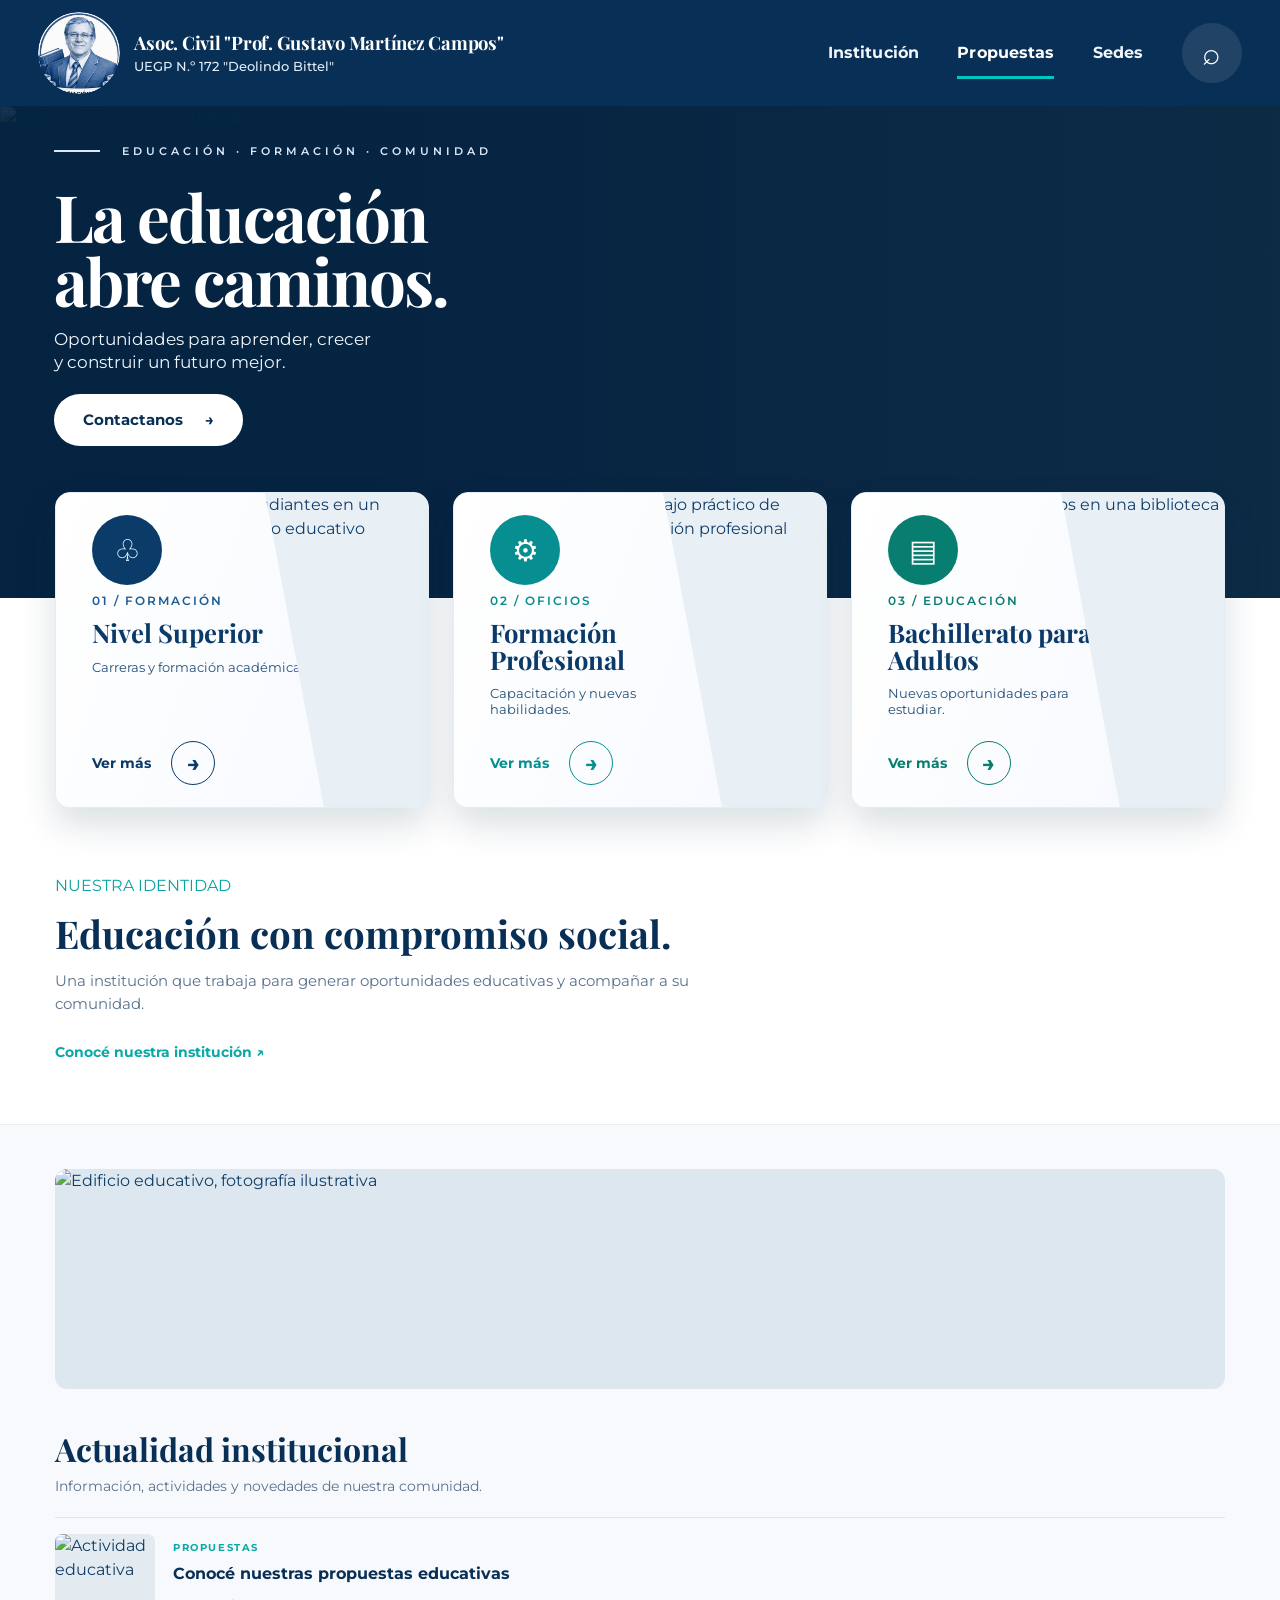
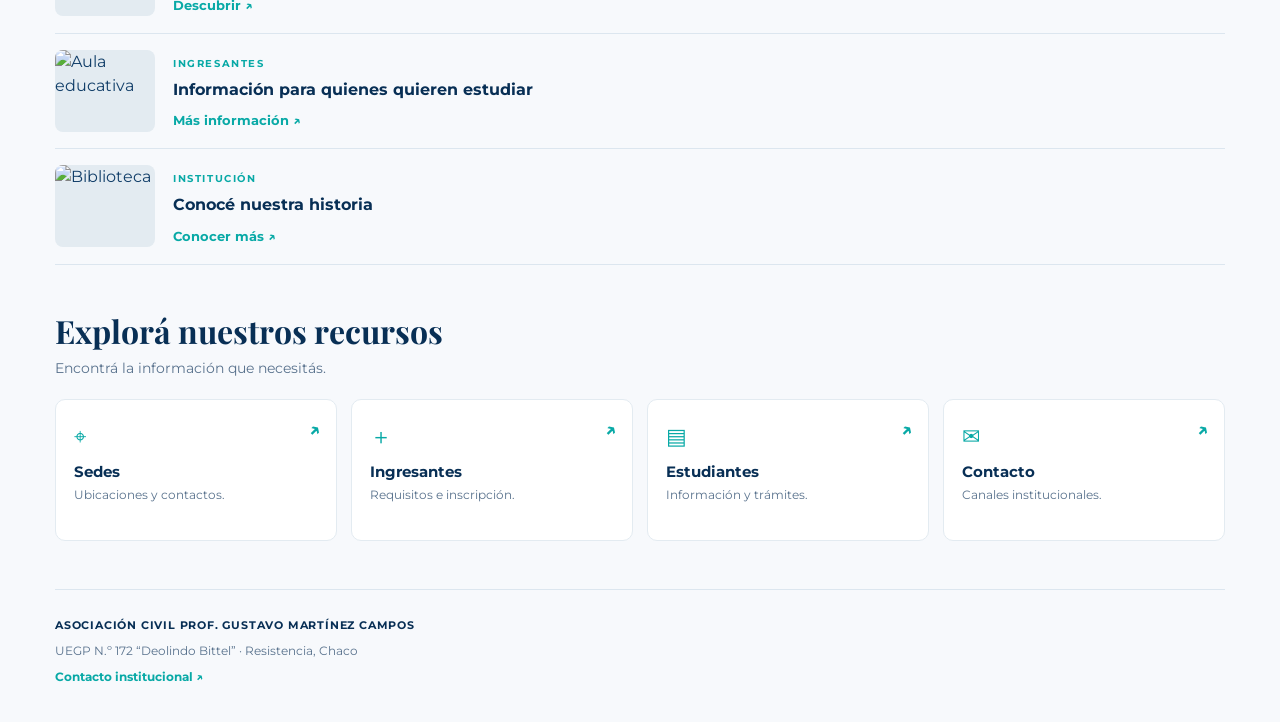
==== index.html @ 1a478015 "Actualización del diseño institucional y logo" ====
<!DOCTYPE html>
<html lang="es">
<head>
    <meta charset="UTF-8">
    <meta name="viewport" content="width=device-width, initial-scale=1.0">

    <meta name="description" content="Asociación Civil Prof. Gustavo Martínez Campos. UEGP N.º 172 Deolindo Bittel.">

    <title>UEGP N.º 172 | Deolindo Bittel</title>

    <!-- Tipografías -->
    <link rel="preconnect" href="https://fonts.googleapis.com">
    <link rel="preconnect" href="https://fonts.gstatic.com" crossorigin>
    <link href="https://fonts.googleapis.com/css2?family=Montserrat:wght@400;500;600;700&family=Playfair+Display:wght@600;700;800&display=swap" rel="stylesheet">

    <!-- Estilos existentes y nuevos estilos de portada -->
    <link rel="stylesheet" href="CSS/style.css">
    <link rel="stylesheet" href="CSS/portada.css">
</head>

<body>

<main class="layout">

    <!-- ENCABEZADO Y PORTADA -->
    <section class="panel-izquierdo">

        <header class="header">

            <a class="marca" href="index.html">
                <img
                    src="ASSETS/img/logo-institucional.png"
                    alt="Logo de la Asociación Civil Prof. Gustavo Martínez Campos"
                    class="logo-institucional"
                >

                <div class="marca-texto">
                    <strong>Asoc. Civil "Prof. Gustavo Martínez Campos"</strong>
                    <span>UEGP N.º 172 "Deolindo Bittel"</span>
                </div>
            </a>

            <nav class="menu" aria-label="Navegación principal">
                <a href="#institucion">Institución</a>
                <a href="#propuestas" class="activo">Propuestas</a>
                <a href="#sedes">Sedes</a>
            </nav>

            <a class="boton-menu" href="#contacto" aria-label="Ir a contacto">
                <span aria-hidden="true">⌕</span>
            </a>

        </header>

        <!-- PORTADA PRINCIPAL -->
        <article class="portada">

            <img
                src="https://images.unsplash.com/photo-1562774053-701939374585?auto=format&fit=crop&w=2200&q=85"
                alt="Edificio educativo ilustrativo"
                class="portada-img"
            >

            <div class="portada-overlay"></div>

            <div class="portada-contenido">

                <span class="etiqueta">
                    EDUCACIÓN · FORMACIÓN · COMUNIDAD
                </span>

                <h1>La educación<br>abre caminos.</h1>

                <p>
                    Oportunidades para aprender, crecer<br class="salto-desktop">
                    y construir un futuro mejor.
                </p>

                <a href="./contacto.html" class="boton boton-claro">
                    Contactanos <span aria-hidden="true">→</span>
                </a>

            </div>

            <div class="portada-pie">
                <span>UEGP N.º <strong>172</strong></span>
                <span>RESISTENCIA · CHACO</span>
            </div>

        </article>

        
<!-- TARJETAS DE ACCESO -->
<section class="tarjetas-acceso" id="propuestas">

    <a href="#nivel-superior" class="tarjeta tarjeta-turquesa">
        <div class="tarjeta-foto">
            <img
                src="https://images.unsplash.com/photo-1523240795612-9a054b0db644?auto=format&fit=crop&w=900&q=85"
                alt="Estudiantes en un entorno educativo"
                loading="lazy"
                onerror="this.onerror=null;this.src='https://images.unsplash.com/photo-1523580494863-6f3031224c94?auto=format&fit=crop&w=900&q=85'"
            >
        </div>
        <div class="tarjeta-contenido">
            <span class="tarjeta-icono">♧</span>
            <span class="tarjeta-numero">01 / FORMACIÓN</span>
            <h3>Nivel Superior</h3>
            <p>Carreras y formación académica.</p>
            <span class="tarjeta-enlace">Ver más <span>→</span></span>
        </div>
    </a>

    <a href="#formacion" class="tarjeta tarjeta-azul">
        <div class="tarjeta-foto">
            <img
                src="https://images.unsplash.com/photo-1621905251189-08b45d6a269e?auto=format&fit=crop&w=900&q=85"
                alt="Trabajo práctico de formación profesional"
                loading="lazy"
            >
        </div>
        <div class="tarjeta-contenido">
            <span class="tarjeta-icono">⚙</span>
            <span class="tarjeta-numero">02 / OFICIOS</span>
            <h3>Formación Profesional</h3>
            <p>Capacitación y nuevas habilidades.</p>
            <span class="tarjeta-enlace">Ver más <span>→</span></span>
        </div>
    </a>

    <a href="#bla" class="tarjeta tarjeta-verde">
        <div class="tarjeta-foto">
            <img
                src="https://images.unsplash.com/photo-1507842217343-583bb7270b66?auto=format&fit=crop&w=900&q=85"
                alt="Libros en una biblioteca"
                loading="lazy"
            >
        </div>
        <div class="tarjeta-contenido">
            <span class="tarjeta-icono">▤</span>
            <span class="tarjeta-numero">03 / EDUCACIÓN</span>
            <h3>Bachillerato para Adultos</h3>
            <p>Nuevas oportunidades para estudiar.</p>
            <span class="tarjeta-enlace">Ver más <span>→</span></span>
        </div>
    </a>

</section>


        <!-- PRESENTACIÓN INSTITUCIONAL: CONTENIDO CONSERVADO -->
        <section class="presentacion" id="institucion">

            <span class="etiqueta">NUESTRA IDENTIDAD</span>

            <h2>Educación con compromiso social.</h2>

            <p>
                Una institución que trabaja para generar oportunidades
                educativas y acompañar a su comunidad.
            </p>

            <a href="#contacto" class="enlace">
                Conocé nuestra institución ↗
            </a>

        </section>

    </section>

    <!-- CONTENIDO DEL MEDIO Y FINAL: CONSERVADO -->
    <section class="panel-derecho">

        <!-- IMAGEN SECUNDARIA -->
        <div class="imagen-secundaria">

            <img
                src="https://images.unsplash.com/photo-1564981797816-1043664bf78d?auto=format&fit=crop&w=1200&q=85"
                alt="Edificio educativo, fotografía ilustrativa"
                loading="lazy"
            >

        </div>

        <!-- NOVEDADES -->
        <section class="bloque-novedades" id="noticias">

            <div class="bloque-encabezado">
                <h2>Actualidad institucional</h2>

                <p>
                    Información, actividades y novedades de nuestra comunidad.
                </p>
            </div>

            <article class="noticia">

                <img
                    src="https://images.unsplash.com/photo-1523580494863-6f3031224c94?auto=format&fit=crop&w=300&q=80"
                    alt="Actividad educativa"
                    loading="lazy"
                >

                <div class="noticia-contenido">
                    <span class="noticia-categoria">PROPUESTAS</span>

                    <h3>Conocé nuestras propuestas educativas</h3>

                    <a href="#propuestas">Descubrir ↗</a>
                </div>

            </article>

            <article class="noticia">

                <img
                    src="https://images.unsplash.com/photo-1509062522246-3755977927d7?auto=format&fit=crop&w=300&q=80"
                    alt="Aula educativa"
                    loading="lazy"
                >

                <div class="noticia-contenido">
                    <span class="noticia-categoria">INGRESANTES</span>

                    <h3>Información para quienes quieren estudiar</h3>

                    <a href="#contacto">Más información ↗</a>
                </div>

            </article>

            <article class="noticia">

                <img
                    src="https://images.unsplash.com/photo-1498243691581-b145c3f54a5a?auto=format&fit=crop&w=300&q=80"
                    alt="Biblioteca"
                    loading="lazy"
                >

                <div class="noticia-contenido">
                    <span class="noticia-categoria">INSTITUCIÓN</span>

                    <h3>Conocé nuestra historia</h3>

                    <a href="#institucion">Conocer más ↗</a>
                </div>

            </article>

        </section>

        <!-- RECURSOS -->
        <section class="recursos" id="sedes">

            <div class="bloque-encabezado">
                <h2>Explorá nuestros recursos</h2>

                <p>Encontrá la información que necesitás.</p>
            </div>

            <div class="recursos-grid">

                <a href="#sedes" class="recurso">
                    <span>⌖</span>
                    <h3>Sedes</h3>
                    <p>Ubicaciones y contactos.</p>
                    <b>↗</b>
                </a>

                <a href="#contacto" class="recurso">
                    <span>＋</span>
                    <h3>Ingresantes</h3>
                    <p>Requisitos e inscripción.</p>
                    <b>↗</b>
                </a>

                <a href="#contacto" class="recurso">
                    <span>▤</span>
                    <h3>Estudiantes</h3>
                    <p>Información y trámites.</p>
                    <b>↗</b>
                </a>

                <a href="#contacto" class="recurso">
                    <span>✉</span>
                    <h3>Contacto</h3>
                    <p>Canales institucionales.</p>
                    <b>↗</b>
                </a>

            </div>

        </section>

        <!-- PIE DE PÁGINA -->
        <footer class="footer" id="contacto">

            <span>ASOCIACIÓN CIVIL PROF. GUSTAVO MARTÍNEZ CAMPOS</span>

            <p>
                UEGP N.º 172 “Deolindo Bittel” · Resistencia, Chaco
            </p>

            <a href="mailto:">Contacto institucional ↗</a>

        </footer>

    </section>

</main>

<!-- JavaScript existente -->
<script src="JS/main.js"></script>

</body>
</html>
---- CSS/style.css ----
:root{--navy:#082f55;--blue:#1767a8;--teal:#08a9a6;--green:#078875;--ink:#103d68;--muted:#59728d;--paper:#f4f7fb;--white:#fff;--line:#dce6ef;--shadow:0 18px 45px rgba(8,40,72,.13)}
*{box-sizing:border-box}html{scroll-behavior:smooth;scroll-padding-top:90px}body{margin:0;background:var(--paper);color:var(--ink);font-family:"Montserrat",Arial,sans-serif;line-height:1.5}img{display:block;max-width:100%}a{color:inherit;text-decoration:none}.layout{display:block;width:100%;max-width:none;margin:0 auto;background:#fff;overflow:hidden}.panel-izquierdo,.panel-derecho{display:block;min-width:0}.header{min-height:104px;height:auto;padding:12px clamp(24px,3vw,56px);display:flex;align-items:center;justify-content:space-between;gap:clamp(18px,2vw,34px);background:#082f55;color:#fff;position:relative;z-index:5}.marca{display:flex;align-items:center;gap:14px;min-width:0;flex:0 1 auto}.logo-institucional{display:block;width:82px;height:82px;flex:0 0 82px;aspect-ratio:1 / 1;object-fit:contain;object-position:center;border-radius:50%;border:0;background:transparent;overflow:hidden}.marca-texto{display:flex;flex-direction:column;line-height:1.3}.marca-texto strong{font-family:"Playfair Display",Georgia,serif;font-size:clamp(16px,1.45vw,24px);font-weight:700;color:#fff;white-space:nowrap;letter-spacing:-.25px}.marca-texto span{font-size:clamp(12px,1vw,17px);font-weight:500;color:#e3edf8;margin-top:4px}.menu{display:flex;align-items:center;justify-content:flex-end;gap:clamp(24px,3vw,54px);margin-left:auto;font-size:clamp(16px,1.15vw,20px);font-weight:700;white-space:nowrap}.menu a{padding:14px 0 11px;color:#f2f6fb;border-bottom:3px solid transparent;transition:color .2s,border-color .2s}.menu a:hover,.menu a.activo{border-color:#00c5c1;color:#fff}.boton-menu{width:60px;height:60px;display:grid;place-items:center;background:rgba(255,255,255,.1);border-radius:50%;font-size:31px;color:#fff;flex:0 0 60px;margin-left:clamp(8px,1.4vw,24px)}
.portada{position:relative;min-height:492px;isolation:isolate;overflow:hidden;background:#0d2b45}.portada-img{position:absolute;inset:0;width:100%;height:100%;object-fit:cover;object-position:center 47%;z-index:-2}.portada:after{content:"";position:absolute;inset:0;background:linear-gradient(90deg,rgba(4,35,65,.93) 0%,rgba(4,35,65,.78) 35%,rgba(4,35,65,.3) 75%,rgba(4,35,65,.08) 100%);z-index:-1}.portada-overlay{display:none}.portada-contenido{padding:32px clamp(30px,4.2vw,78px) 118px;max-width:790px;color:#fff}.portada .etiqueta{display:inline-block;font-size:11px;font-weight:600;letter-spacing:4px;color:#d8e9fa;text-transform:uppercase}.portada .etiqueta:before{content:"";display:inline-block;width:46px;height:2px;background:#d8e9fa;vertical-align:middle;margin:0 15px 3px 0}.portada h1{font-family:"Playfair Display",Georgia,serif;font-size:clamp(54px,5.1vw,88px);line-height:.98;letter-spacing:-2px;margin:22px 0 15px;max-width:700px;color:#fff}.portada-contenido p{font-size:clamp(17px,1.35vw,24px);line-height:1.35;color:#f1f6fc;margin:0 0 20px}.boton{display:inline-flex;align-items:center;gap:22px;padding:15px 29px;border-radius:28px;font-size:15px;font-weight:700;transition:transform .2s,background .2s}.boton:hover{transform:translateY(-2px)}.boton-claro{background:#fff;color:var(--navy)}.portada-pie{display:none}
.tarjetas-acceso{position:relative;z-index:2;display:grid;grid-template-columns:repeat(3,minmax(0,1fr));gap:24px;margin:-106px clamp(28px,4.3vw,80px) 54px}.tarjeta{position:relative;isolation:isolate;display:block;min-width:0;height:316px;background:#fff;border:1px solid #e5edf4;border-radius:15px;overflow:hidden;box-shadow:0 17px 35px rgba(10,44,77,.15);transition:transform .25s,box-shadow .25s}.tarjeta:hover{transform:translateY(-5px);box-shadow:0 22px 42px rgba(10,44,77,.2)}.tarjeta-foto{position:absolute;inset:0 0 0 43%;height:100%;overflow:hidden;z-index:-2;background:#e8f0f6}.tarjeta-foto img{width:100%;height:100%;object-fit:cover;transition:transform .35s}.tarjeta:hover .tarjeta-foto img{transform:scale(1.04)}.tarjeta:after{content:"";position:absolute;inset:0;z-index:-1;pointer-events:none;background:linear-gradient(90deg,rgba(255,255,255,0) 45%,rgba(255,255,255,0) 100%)}.tarjeta-contenido{position:relative;display:flex;width:72%;height:100%;flex-direction:column;align-items:flex-start;padding:22px 15px 22px 36px;background:linear-gradient(110deg,#fff 0%,#f9fbfe 76%,rgba(249,251,254,.92) 100%);clip-path:polygon(0 0,78% 0,100% 100%,0 100%)}.tarjeta-icono{width:70px;height:70px;border-radius:50%;display:grid;place-items:center;background:#0a3b69;color:#fff;font-size:30px;margin:0 0 7px;position:relative;border:0}.tarjeta-azul .tarjeta-icono{background:#078e91}.tarjeta-verde .tarjeta-icono{background:#087e70}.tarjeta-numero{font-size:12px;font-weight:600;letter-spacing:2px;color:#1b5d94}.tarjeta-azul .tarjeta-numero{color:#078d91}.tarjeta-verde .tarjeta-numero{color:#087d70}.tarjeta h3{font-family:"Playfair Display",Georgia,serif;font-size:clamp(21px,2vw,35px);line-height:1.04;margin:9px 0;color:#0b3a68;max-width:300px}.tarjeta p{font-size:clamp(12px,1vw,18px);line-height:1.25;color:#254f7a;margin:5px 0 12px;max-width:240px}.tarjeta-enlace{display:flex;align-items:center;gap:20px;margin-top:auto;color:#0b3a68;font-size:14px;font-weight:700}.tarjeta-enlace span{display:grid;place-items:center;width:44px;height:44px;border:1px solid #0b3a68;border-radius:50%;font-size:22px}.tarjeta-azul .tarjeta-enlace{color:#078e91}.tarjeta-azul .tarjeta-enlace span{border-color:#078e91}.tarjeta-verde .tarjeta-enlace{color:#087d70}.tarjeta-verde .tarjeta-enlace span{border-color:#087d70}
.presentacion{padding:12px clamp(30px,4.3vw,80px) 60px;max-width:1100px}.presentacion h2,.bloque-encabezado h2{font-family:"Playfair Display",Georgia,serif;color:var(--navy);font-size:clamp(28px,3vw,40px);line-height:1.15;margin:13px 0}.presentacion p,.bloque-encabezado p{color:var(--muted);font-size:15px;max-width:700px}.presentacion .etiqueta{color:#08a4a5}.enlace{display:inline-block;margin-top:12px;color:var(--teal);font-size:14px;font-weight:700}
.panel-derecho{padding:44px clamp(28px,4.3vw,80px) 28px;background:#f7f9fc;border-top:1px solid #e8eef3}.imagen-secundaria{height:220px;border-radius:12px;overflow:hidden;background:#dce7ef;margin-bottom:42px}.imagen-secundaria img{width:100%;height:100%;object-fit:cover}.bloque-novedades,.recursos{margin:0 auto 48px;max-width:1450px}.bloque-encabezado{margin-bottom:20px}.bloque-encabezado h2{font-size:clamp(26px,2.5vw,36px);margin:8px 0}.bloque-encabezado p{font-size:14px;margin:0}.noticia{display:grid;grid-template-columns:100px minmax(0,1fr);gap:18px;align-items:center;padding:16px 0;border-bottom:1px solid var(--line)}.noticia:first-of-type{border-top:1px solid var(--line)}.noticia>img{width:100px;height:82px;object-fit:cover;border-radius:8px;background:#e3ebf1}.noticia-categoria{font-size:10px;letter-spacing:1.6px;font-weight:700;color:var(--teal)}.noticia h3{font-size:16px;line-height:1.35;color:var(--navy);margin:5px 0 8px}.noticia a{font-size:13px;color:var(--teal);font-weight:700}.recursos-grid{display:grid;grid-template-columns:repeat(4,minmax(0,1fr));gap:14px}.recurso{position:relative;padding:20px 18px;background:#fff;border:1px solid #e3ebf1;border-radius:10px;min-height:142px;transition:border-color .2s,transform .2s}.recurso:hover{border-color:#9ed8d4;transform:translateY(-2px)}.recurso>span{font-size:22px;color:var(--teal)}.recurso h3{font-size:15px;margin:8px 0 3px;color:var(--navy)}.recurso p{font-size:12px;color:var(--muted);margin:0;line-height:1.5}.recurso b{position:absolute;right:16px;top:16px;color:var(--teal);font-size:19px}.footer{border-top:1px solid var(--line);padding:26px 0 8px;color:var(--muted);font-size:12px}.footer>span{font-weight:700;letter-spacing:.8px;color:var(--navy);font-size:11px}.footer p{margin:8px 0}.footer a{color:var(--teal);font-weight:700}
@media(min-width:1500px){.portada{min-height:492px}.tarjetas-acceso{margin-top:-105px}.tarjeta{height:316px}.tarjeta-contenido{padding-left:38px}.tarjeta-icono{width:70px;height:70px}}
@media(max-width:1050px){.header{height:auto;min-height:90px;flex-wrap:wrap}.marca-texto strong{white-space:normal}.menu{gap:20px}.portada{min-height:460px}.tarjetas-acceso{gap:14px;margin-left:24px;margin-right:24px}.tarjeta{height:300px}.tarjeta-contenido{width:79%;padding-left:20px}.tarjeta-icono{width:55px;height:55px;font-size:24px}.tarjeta h3{font-size:24px}.recursos-grid{grid-template-columns:repeat(2,minmax(0,1fr))}}
@media(max-width:680px){.header{padding:12px 16px;gap:12px}.marca{flex:1;gap:10px}.logo-institucional{width:58px;height:58px;flex-basis:58px}.marca-texto strong{font-size:12px}.marca-texto span{font-size:10px}.menu{order:3;width:100%;justify-content:space-between;border-top:1px solid rgba(255,255,255,.15);padding-top:8px;font-size:12px}.menu a{padding:5px 0}.boton-menu{width:42px;height:42px;font-size:24px}.portada{min-height:440px}.portada-contenido{padding:36px 22px 110px}.portada .etiqueta{font-size:9px;letter-spacing:2px}.portada .etiqueta:before{width:24px;margin-right:8px}.portada h1{font-size:clamp(43px,11vw,60px);letter-spacing:-1px;margin:20px 0 14px}.portada-contenido p{font-size:16px}.tarjetas-acceso{grid-template-columns:1fr;margin:-65px 16px 38px;gap:16px}.tarjeta{height:285px}.tarjeta-foto{left:38%}.tarjeta-contenido{width:78%;padding:20px 10px 18px 23px}.tarjeta-icono{width:52px;height:52px;margin-bottom:7px}.tarjeta-numero{font-size:10px;letter-spacing:1.4px}.tarjeta h3{font-size:26px;max-width:210px}.tarjeta p{font-size:13px;max-width:180px}.tarjeta-enlace{font-size:13px;gap:10px}.tarjeta-enlace span{width:36px;height:36px}.presentacion{padding:4px 22px 38px}.panel-derecho{padding:28px 20px}.imagen-secundaria{height:170px;margin-bottom:30px}.noticia{grid-template-columns:78px minmax(0,1fr);gap:12px}.noticia>img{width:78px;height:72px}.noticia h3{font-size:14px}.recursos-grid{grid-template-columns:repeat(2,minmax(0,1fr));gap:10px}.recurso{padding:15px 12px;min-height:125px}.footer>span{font-size:9px}}
@media(prefers-reduced-motion:reduce){*,*::before,*::after{scroll-behavior:auto!important;transition:none!important}}


/* Ajustes finales de armonía del encabezado y proporciones del logo */
.header{width:100%;}
.logo-institucional{object-fit:contain;transform:none;image-rendering:auto;}
.marca{flex-shrink:1;}
.menu a{font-family:"Montserrat",Arial,sans-serif;font-weight:700;letter-spacing:.1px;}
@media (min-width:1051px){.header{display:grid;grid-template-columns:minmax(0,1fr) auto 60px;column-gap:clamp(24px,3vw,54px)}.menu{margin-left:0;justify-self:end}.boton-menu{margin-left:0}}
@media (max-width:1050px){.header{display:flex}.menu{margin-left:auto;font-size:16px}.boton-menu{margin-left:0}}
@media (max-width:680px){.logo-institucional{width:58px;height:58px;flex-basis:58px}.marca-texto strong{white-space:normal;font-size:12px}.menu{order:3;width:100%;margin-left:0;justify-content:space-around;font-size:13px;gap:12px}.boton-menu{margin-left:0}}
---- CSS/portada.css ----
/* Los estilos de portada están centralizados en style.css para evitar reglas duplicadas. */
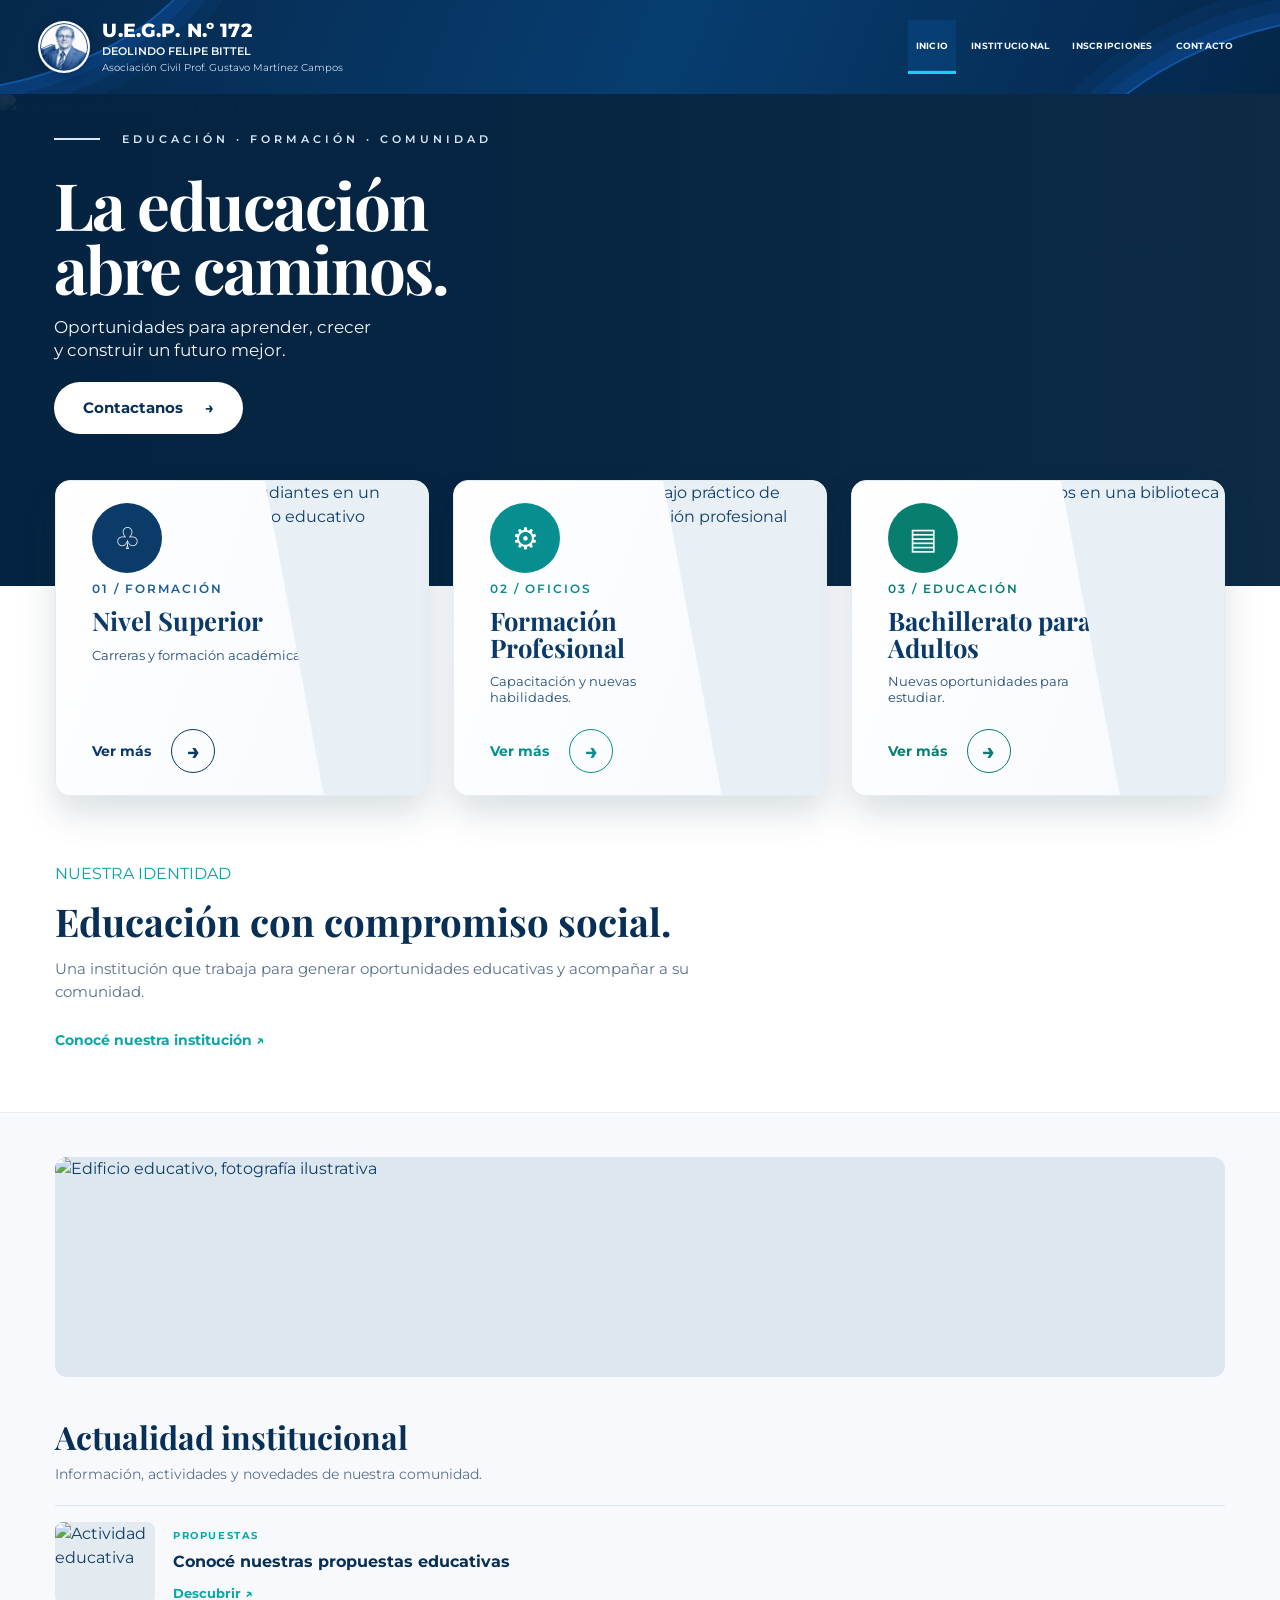
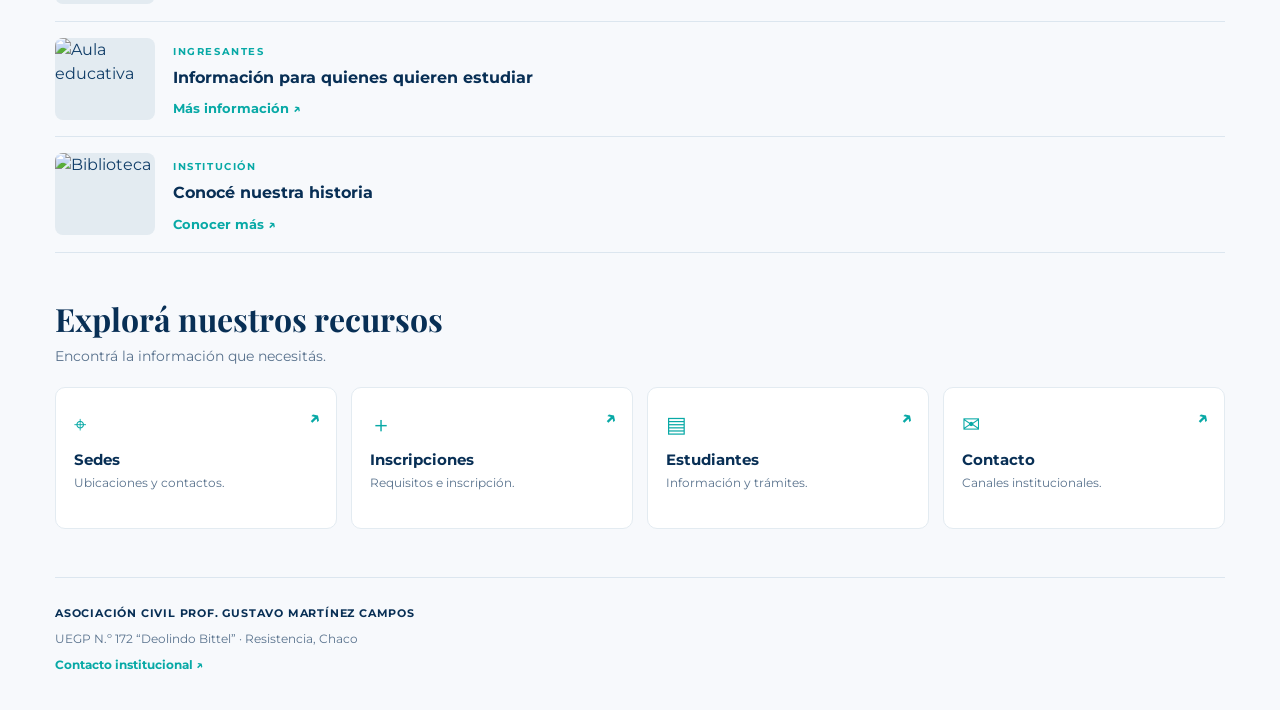
==== commit d5cb00ad: "Actualizacion viernes 16, header nuevo y seccion inscripciones" ====
--- a/index.html
+++ b/index.html
@@ -17,6 +17,7 @@
     <!-- Estilos existentes y nuevos estilos de portada -->
     <link rel="stylesheet" href="CSS/style.css">
     <link rel="stylesheet" href="CSS/portada.css">
+    <link rel="stylesheet" href="CSS/header.css">
 </head>
 
 <body>
@@ -26,31 +27,21 @@
     <!-- ENCABEZADO Y PORTADA -->
     <section class="panel-izquierdo">
 
-        <header class="header">
-
-            <a class="marca" href="index.html">
-                <img
-                    src="ASSETS/img/logo-institucional.png"
-                    alt="Logo de la Asociación Civil Prof. Gustavo Martínez Campos"
-                    class="logo-institucional"
-                >
-
-                <div class="marca-texto">
-                    <strong>Asoc. Civil "Prof. Gustavo Martínez Campos"</strong>
-                    <span>UEGP N.º 172 "Deolindo Bittel"</span>
-                </div>
+        <header class="uegp-header" id="top">
+            <a class="uegp-brand" href="index.html" aria-label="U.E.G.P. N.º 172, inicio">
+                <img src="ASSETS/img/logo-institucional-circular.png" alt="Emblema circular institucional">
+                <span class="uegp-brand-copy">
+                    <strong>U.E.G.P. N.º 172</strong>
+                    <span>Deolindo Felipe Bittel</span>
+                    <small>Asociación Civil Prof. Gustavo Martínez Campos</small>
+                </span>
             </a>
-
-            <nav class="menu" aria-label="Navegación principal">
-                <a href="#institucion">Institución</a>
-                <a href="#propuestas" class="activo">Propuestas</a>
-                <a href="#sedes">Sedes</a>
+            <nav class="uegp-menu" aria-label="Navegación principal">
+                <a class="active" href="index.html#top">Inicio</a>
+                <a href="index.html#institucion">Institucional</a>
+                <a href="inscripciones.html">Inscripciones</a>
+                <a href="index.html#contacto">Contacto</a>
             </nav>
-
-            <a class="boton-menu" href="#contacto" aria-label="Ir a contacto">
-                <span aria-hidden="true">⌕</span>
-            </a>
-
         </header>
 
         <!-- PORTADA PRINCIPAL -->
@@ -77,7 +68,7 @@
                     y construir un futuro mejor.
                 </p>
 
-                <a href="./contacto.html" class="boton boton-claro">
+                <a href="#contacto" class="boton boton-claro">
                     Contactanos <span aria-hidden="true">→</span>
                 </a>
 
@@ -94,7 +85,7 @@
 <!-- TARJETAS DE ACCESO -->
 <section class="tarjetas-acceso" id="propuestas">
 
-    <a href="#nivel-superior" class="tarjeta tarjeta-turquesa">
+    <a id="terciario" href="#nivel-superior" class="tarjeta tarjeta-turquesa">
         <div class="tarjeta-foto">
             <img
                 src="https://images.unsplash.com/photo-1523240795612-9a054b0db644?auto=format&fit=crop&w=900&q=85"
@@ -112,7 +103,7 @@
         </div>
     </a>
 
-    <a href="#formacion" class="tarjeta tarjeta-azul">
+    <a id="cursos-oficios" href="#formacion" class="tarjeta tarjeta-azul">
         <div class="tarjeta-foto">
             <img
                 src="https://images.unsplash.com/photo-1621905251189-08b45d6a269e?auto=format&fit=crop&w=900&q=85"
@@ -129,7 +120,7 @@
         </div>
     </a>
 
-    <a href="#bla" class="tarjeta tarjeta-verde">
+    <a id="bachillerato" href="#bla" class="tarjeta tarjeta-verde">
         <div class="tarjeta-foto">
             <img
                 src="https://images.unsplash.com/photo-1507842217343-583bb7270b66?auto=format&fit=crop&w=900&q=85"
@@ -268,9 +259,9 @@
                     <b>↗</b>
                 </a>
 
-                <a href="#contacto" class="recurso">
+                <a href="inscripciones.html" class="recurso">
                     <span>＋</span>
-                    <h3>Ingresantes</h3>
+                    <h3>Inscripciones</h3>
                     <p>Requisitos e inscripción.</p>
                     <b>↗</b>
                 </a>
--- a/CSS/style.css
+++ b/CSS/style.css
@@ -1,5 +1,5 @@
 :root{--navy:#082f55;--blue:#1767a8;--teal:#08a9a6;--green:#078875;--ink:#103d68;--muted:#59728d;--paper:#f4f7fb;--white:#fff;--line:#dce6ef;--shadow:0 18px 45px rgba(8,40,72,.13)}
-*{box-sizing:border-box}html{scroll-behavior:smooth;scroll-padding-top:90px}body{margin:0;background:var(--paper);color:var(--ink);font-family:"Montserrat",Arial,sans-serif;line-height:1.5}img{display:block;max-width:100%}a{color:inherit;text-decoration:none}.layout{display:block;width:100%;max-width:none;margin:0 auto;background:#fff;overflow:hidden}.panel-izquierdo,.panel-derecho{display:block;min-width:0}.header{min-height:104px;height:auto;padding:12px clamp(24px,3vw,56px);display:flex;align-items:center;justify-content:space-between;gap:clamp(18px,2vw,34px);background:#082f55;color:#fff;position:relative;z-index:5}.marca{display:flex;align-items:center;gap:14px;min-width:0;flex:0 1 auto}.logo-institucional{display:block;width:82px;height:82px;flex:0 0 82px;aspect-ratio:1 / 1;object-fit:contain;object-position:center;border-radius:50%;border:0;background:transparent;overflow:hidden}.marca-texto{display:flex;flex-direction:column;line-height:1.3}.marca-texto strong{font-family:"Playfair Display",Georgia,serif;font-size:clamp(16px,1.45vw,24px);font-weight:700;color:#fff;white-space:nowrap;letter-spacing:-.25px}.marca-texto span{font-size:clamp(12px,1vw,17px);font-weight:500;color:#e3edf8;margin-top:4px}.menu{display:flex;align-items:center;justify-content:flex-end;gap:clamp(24px,3vw,54px);margin-left:auto;font-size:clamp(16px,1.15vw,20px);font-weight:700;white-space:nowrap}.menu a{padding:14px 0 11px;color:#f2f6fb;border-bottom:3px solid transparent;transition:color .2s,border-color .2s}.menu a:hover,.menu a.activo{border-color:#00c5c1;color:#fff}.boton-menu{width:60px;height:60px;display:grid;place-items:center;background:rgba(255,255,255,.1);border-radius:50%;font-size:31px;color:#fff;flex:0 0 60px;margin-left:clamp(8px,1.4vw,24px)}
+*{box-sizing:border-box}html{scroll-behavior:smooth;scroll-padding-top:90px}body{margin:0;background:var(--paper);color:var(--ink);font-family:"Montserrat",Arial,sans-serif;line-height:1.5}img{display:block;max-width:100%}a{color:inherit;text-decoration:none}.layout{display:block;width:100%;max-width:none;margin:0 auto;background:#fff;overflow:hidden}.panel-izquierdo,.panel-derecho{display:block;min-width:0}.header{min-height:104px;height:auto;padding:12px clamp(24px,3vw,56px);display:flex;align-items:center;justify-content:space-between;gap:clamp(18px,2vw,34px);background:#082f55;color:#fff;position:relative;z-index:5}.marca{display:flex;align-items:center;gap:14px;min-width:0;flex:0 1 auto}.logo-institucional{display:block;width:82px;height:82px;flex:0 0 82px;aspect-ratio:1 / 1;object-fit:contain;object-position:center;border-radius:50%;border:2px solid rgba(255,255,255,.9);background:#fff;overflow:hidden;box-shadow:0 2px 10px rgba(0,0,0,.12)}.marca-texto{display:flex;flex-direction:column;line-height:1.3}.marca-texto strong{font-family:"Playfair Display",Georgia,serif;font-size:clamp(16px,1.45vw,24px);font-weight:700;color:#fff;white-space:nowrap;letter-spacing:-.25px}.marca-texto span{font-size:clamp(12px,1vw,17px);font-weight:500;color:#e3edf8;margin-top:4px}.menu{display:flex;align-items:center;justify-content:flex-end;gap:clamp(24px,3vw,54px);margin-left:auto;font-size:clamp(16px,1.15vw,20px);font-weight:700;white-space:nowrap}.menu a{padding:14px 0 11px;color:#f2f6fb;border-bottom:3px solid transparent;transition:color .2s,border-color .2s}.menu a:hover,.menu a.activo{border-color:#00c5c1;color:#fff}.boton-menu{width:60px;height:60px;display:grid;place-items:center;background:rgba(255,255,255,.1);border-radius:50%;font-size:31px;color:#fff;flex:0 0 60px;margin-left:clamp(8px,1.4vw,24px)}
 .portada{position:relative;min-height:492px;isolation:isolate;overflow:hidden;background:#0d2b45}.portada-img{position:absolute;inset:0;width:100%;height:100%;object-fit:cover;object-position:center 47%;z-index:-2}.portada:after{content:"";position:absolute;inset:0;background:linear-gradient(90deg,rgba(4,35,65,.93) 0%,rgba(4,35,65,.78) 35%,rgba(4,35,65,.3) 75%,rgba(4,35,65,.08) 100%);z-index:-1}.portada-overlay{display:none}.portada-contenido{padding:32px clamp(30px,4.2vw,78px) 118px;max-width:790px;color:#fff}.portada .etiqueta{display:inline-block;font-size:11px;font-weight:600;letter-spacing:4px;color:#d8e9fa;text-transform:uppercase}.portada .etiqueta:before{content:"";display:inline-block;width:46px;height:2px;background:#d8e9fa;vertical-align:middle;margin:0 15px 3px 0}.portada h1{font-family:"Playfair Display",Georgia,serif;font-size:clamp(54px,5.1vw,88px);line-height:.98;letter-spacing:-2px;margin:22px 0 15px;max-width:700px;color:#fff}.portada-contenido p{font-size:clamp(17px,1.35vw,24px);line-height:1.35;color:#f1f6fc;margin:0 0 20px}.boton{display:inline-flex;align-items:center;gap:22px;padding:15px 29px;border-radius:28px;font-size:15px;font-weight:700;transition:transform .2s,background .2s}.boton:hover{transform:translateY(-2px)}.boton-claro{background:#fff;color:var(--navy)}.portada-pie{display:none}
 .tarjetas-acceso{position:relative;z-index:2;display:grid;grid-template-columns:repeat(3,minmax(0,1fr));gap:24px;margin:-106px clamp(28px,4.3vw,80px) 54px}.tarjeta{position:relative;isolation:isolate;display:block;min-width:0;height:316px;background:#fff;border:1px solid #e5edf4;border-radius:15px;overflow:hidden;box-shadow:0 17px 35px rgba(10,44,77,.15);transition:transform .25s,box-shadow .25s}.tarjeta:hover{transform:translateY(-5px);box-shadow:0 22px 42px rgba(10,44,77,.2)}.tarjeta-foto{position:absolute;inset:0 0 0 43%;height:100%;overflow:hidden;z-index:-2;background:#e8f0f6}.tarjeta-foto img{width:100%;height:100%;object-fit:cover;transition:transform .35s}.tarjeta:hover .tarjeta-foto img{transform:scale(1.04)}.tarjeta:after{content:"";position:absolute;inset:0;z-index:-1;pointer-events:none;background:linear-gradient(90deg,rgba(255,255,255,0) 45%,rgba(255,255,255,0) 100%)}.tarjeta-contenido{position:relative;display:flex;width:72%;height:100%;flex-direction:column;align-items:flex-start;padding:22px 15px 22px 36px;background:linear-gradient(110deg,#fff 0%,#f9fbfe 76%,rgba(249,251,254,.92) 100%);clip-path:polygon(0 0,78% 0,100% 100%,0 100%)}.tarjeta-icono{width:70px;height:70px;border-radius:50%;display:grid;place-items:center;background:#0a3b69;color:#fff;font-size:30px;margin:0 0 7px;position:relative;border:0}.tarjeta-azul .tarjeta-icono{background:#078e91}.tarjeta-verde .tarjeta-icono{background:#087e70}.tarjeta-numero{font-size:12px;font-weight:600;letter-spacing:2px;color:#1b5d94}.tarjeta-azul .tarjeta-numero{color:#078d91}.tarjeta-verde .tarjeta-numero{color:#087d70}.tarjeta h3{font-family:"Playfair Display",Georgia,serif;font-size:clamp(21px,2vw,35px);line-height:1.04;margin:9px 0;color:#0b3a68;max-width:300px}.tarjeta p{font-size:clamp(12px,1vw,18px);line-height:1.25;color:#254f7a;margin:5px 0 12px;max-width:240px}.tarjeta-enlace{display:flex;align-items:center;gap:20px;margin-top:auto;color:#0b3a68;font-size:14px;font-weight:700}.tarjeta-enlace span{display:grid;place-items:center;width:44px;height:44px;border:1px solid #0b3a68;border-radius:50%;font-size:22px}.tarjeta-azul .tarjeta-enlace{color:#078e91}.tarjeta-azul .tarjeta-enlace span{border-color:#078e91}.tarjeta-verde .tarjeta-enlace{color:#087d70}.tarjeta-verde .tarjeta-enlace span{border-color:#087d70}
 .presentacion{padding:12px clamp(30px,4.3vw,80px) 60px;max-width:1100px}.presentacion h2,.bloque-encabezado h2{font-family:"Playfair Display",Georgia,serif;color:var(--navy);font-size:clamp(28px,3vw,40px);line-height:1.15;margin:13px 0}.presentacion p,.bloque-encabezado p{color:var(--muted);font-size:15px;max-width:700px}.presentacion .etiqueta{color:#08a4a5}.enlace{display:inline-block;margin-top:12px;color:var(--teal);font-size:14px;font-weight:700}
--- a/CSS/header.css
+++ b/CSS/header.css
@@ -0,0 +1,17 @@
+/* Encabezado institucional unificado U.E.G.P. N.º 172 */
+.uegp-header{position:relative;isolation:isolate;overflow:hidden;display:flex;align-items:center;gap:clamp(16px,2vw,30px);min-height:94px;padding:10px clamp(18px,3vw,52px);color:#fff;background:linear-gradient(112deg,#06284b 0%,#073d70 52%,#05264a 100%);z-index:20}
+.uegp-header::before,.uegp-header::after{content:"";position:absolute;z-index:-1;pointer-events:none;border:2px solid rgba(24,123,232,.55);border-radius:50%;transform:rotate(-18deg)}
+.uegp-header::before{width:390px;height:190px;left:-180px;top:-115px;box-shadow:0 0 0 12px rgba(20,103,205,.16),0 0 0 25px rgba(20,103,205,.11),0 0 0 39px rgba(20,103,205,.08)}
+.uegp-header::after{width:430px;height:220px;right:-210px;bottom:-160px;box-shadow:0 0 0 12px rgba(20,103,205,.16),0 0 0 25px rgba(20,103,205,.11),0 0 0 39px rgba(20,103,205,.08)}
+.uegp-brand{position:relative;z-index:1;display:flex;align-items:center;gap:12px;flex:0 0 auto;min-width:0;color:#fff;text-decoration:none}
+.uegp-brand img{width:52px;height:52px;flex:0 0 52px;display:block;object-fit:cover;border-radius:50%;border:2px solid rgba(255,255,255,.92);background:#fff;box-shadow:0 3px 12px rgba(0,0,0,.2)}
+.uegp-brand-copy{display:flex;flex-direction:column;line-height:1.2;white-space:nowrap}
+.uegp-brand-copy strong{font-family:Montserrat,Arial,sans-serif;font-size:clamp(14px,1.45vw,22px);font-weight:800;letter-spacing:.15px;color:#fff}
+.uegp-brand-copy span{font-size:clamp(10px,.85vw,12px);font-weight:600;margin-top:3px;color:#f2f7ff;text-transform:uppercase}
+.uegp-brand-copy small{font-size:10px;color:#cbdcf0;margin-top:4px}
+.uegp-menu{position:relative;z-index:1;display:flex;align-items:stretch;justify-content:flex-end;gap:clamp(4px,.55vw,10px);margin-left:auto;min-width:0}
+.uegp-menu a{display:flex;align-items:center;justify-content:center;min-height:54px;padding:0 8px;border-bottom:3px solid transparent;color:#f5f8fd;text-decoration:none;text-transform:uppercase;white-space:nowrap;font:700 clamp(9px,.72vw,12px)/1.2 Montserrat,Arial,sans-serif;letter-spacing:.25px;transition:background .2s,color .2s,border-color .2s}
+.uegp-menu a:hover,.uegp-menu a.active{color:#fff;border-bottom-color:#19d0f2;background:rgba(18,120,210,.16)}
+.uegp-menu a.active{box-shadow:inset 0 -1px 0 rgba(25,208,242,.12)}
+@media(max-width:1050px){.uegp-header{flex-wrap:wrap;gap:8px 18px;padding:10px 20px}.uegp-brand img{width:48px;height:48px;flex-basis:48px}.uegp-menu{width:100%;justify-content:space-between;gap:3px;overflow-x:auto;margin:0}.uegp-menu a{min-height:38px;padding:0 7px;font-size:11px}}
+@media(max-width:600px){.uegp-header{padding:9px 13px}.uegp-brand{gap:9px}.uegp-brand img{width:42px;height:42px;flex-basis:42px}.uegp-brand-copy strong{font-size:14px}.uegp-brand-copy span{font-size:9px}.uegp-brand-copy small{font-size:8px}.uegp-menu{justify-content:flex-start;scrollbar-width:thin}.uegp-menu a{font-size:10px;min-height:36px;padding:0 9px}}
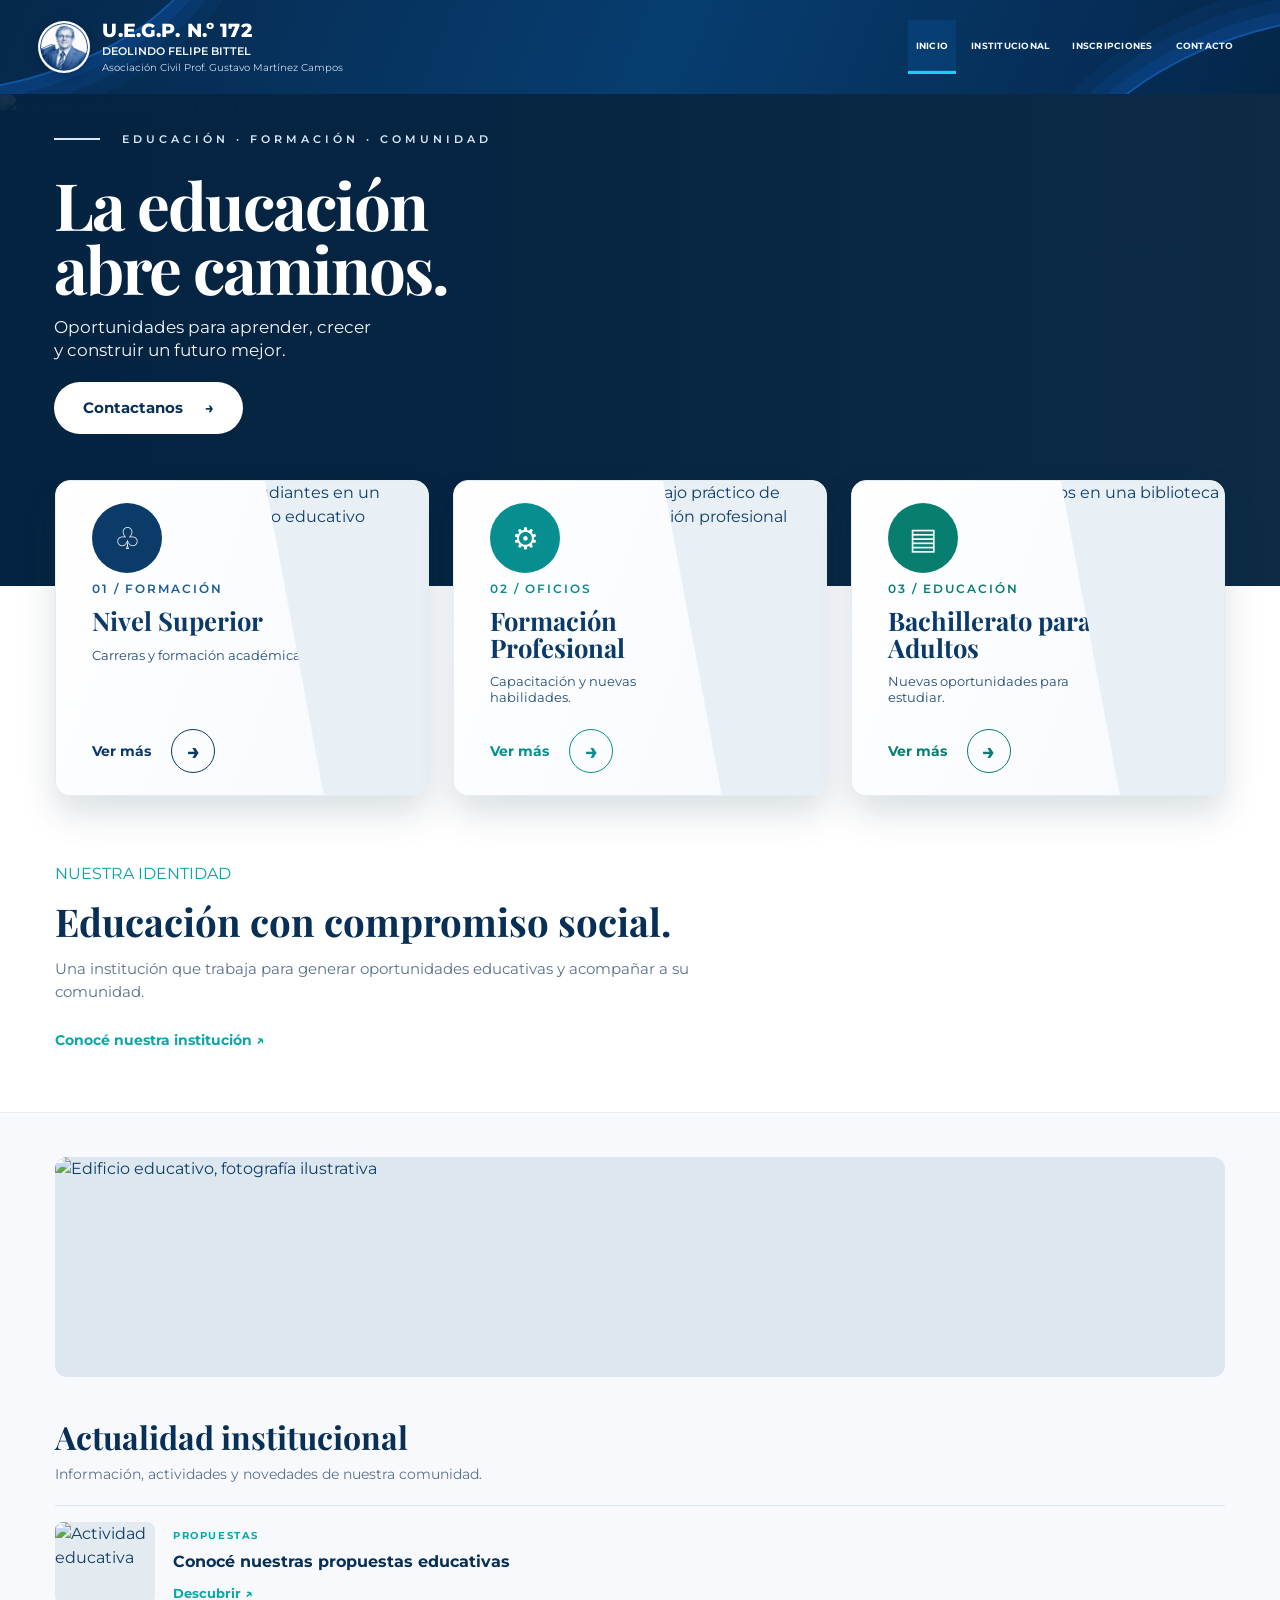
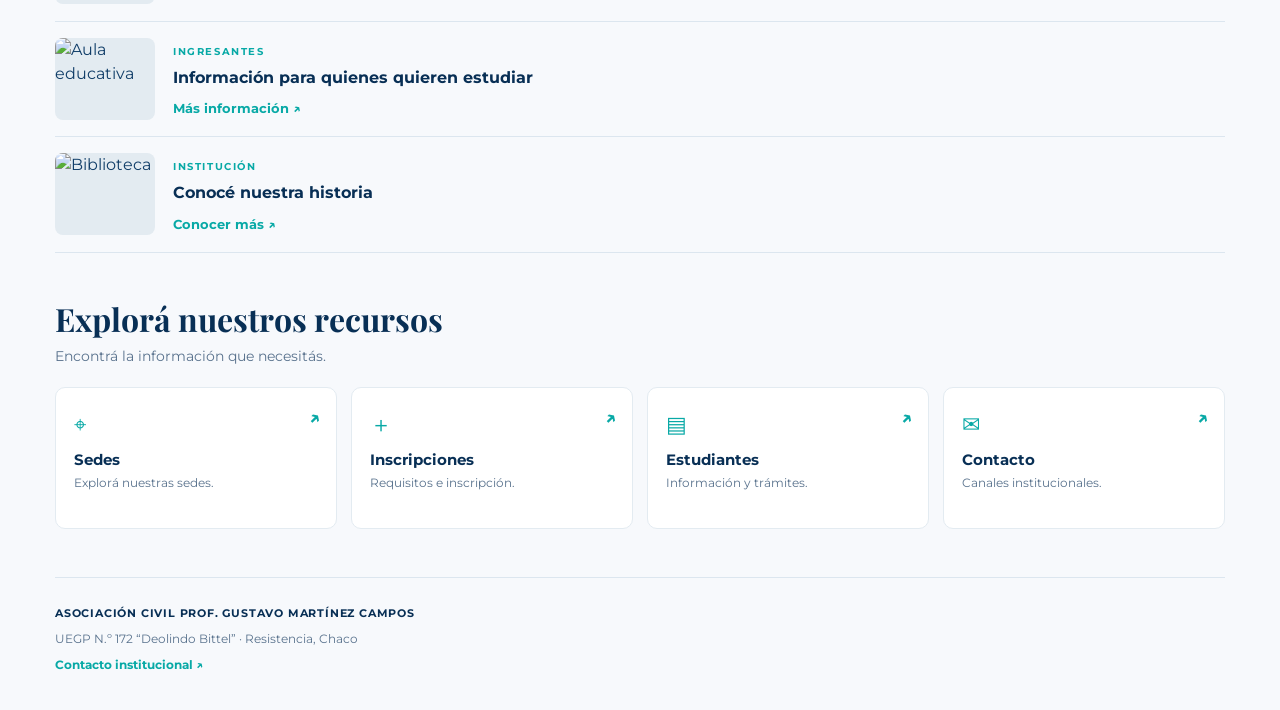
==== commit d9a19dcb: "Actualización de sedes e imágenes institucionales" ====
--- a/index.html
+++ b/index.html
@@ -68,7 +68,7 @@
                     y construir un futuro mejor.
                 </p>
 
-                <a href="#contacto" class="boton boton-claro">
+                <a href="contacto.html" class="boton boton-claro">
                     Contactanos <span aria-hidden="true">→</span>
                 </a>
 
@@ -252,12 +252,13 @@
 
             <div class="recursos-grid">
 
-                <a href="#sedes" class="recurso">
-                    <span>⌖</span>
-                    <h3>Sedes</h3>
-                    <p>Ubicaciones y contactos.</p>
-                    <b>↗</b>
-                </a>
+                
+<a href="sedes.html" class="recurso">
+    <span>⌖</span>
+    <h3>Sedes</h3>
+    <p>Explorá nuestras sedes.</p>
+    <b>↗</b>
+</a>
 
                 <a href="inscripciones.html" class="recurso">
                     <span>＋</span>
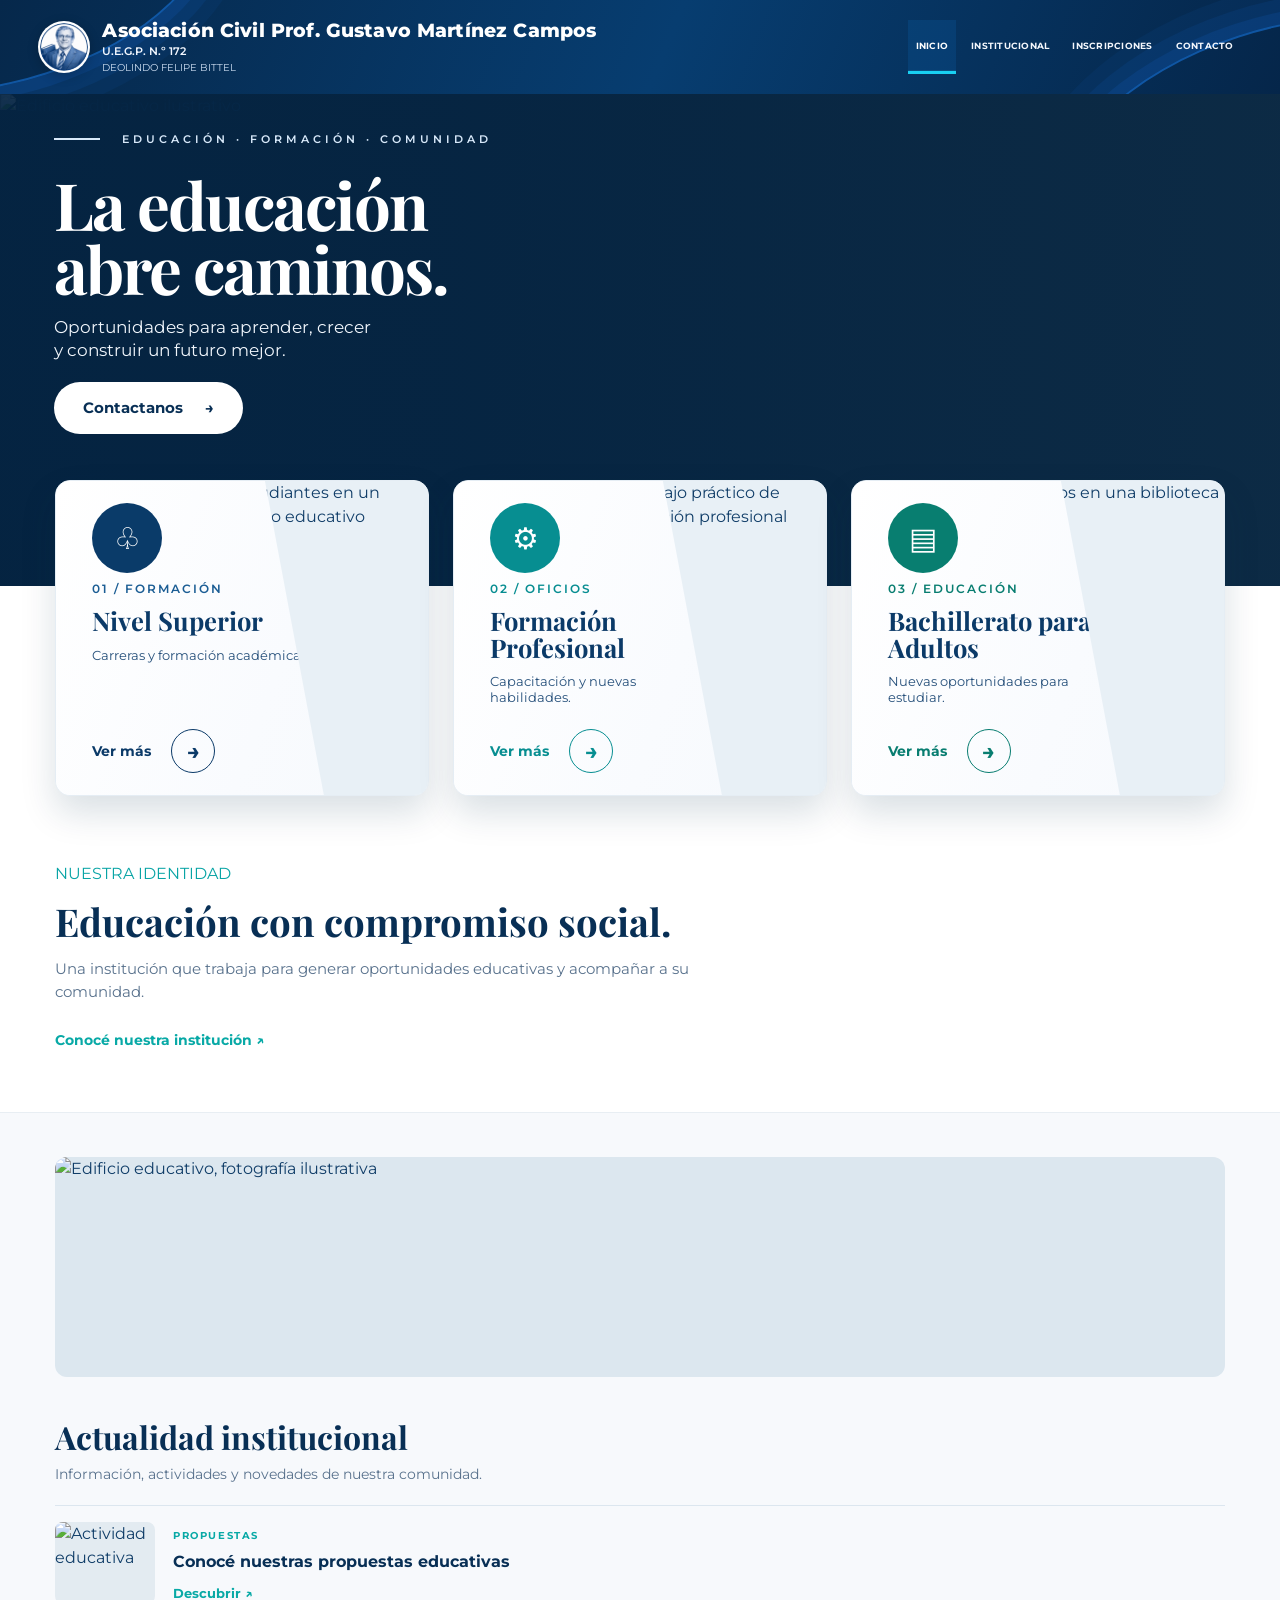
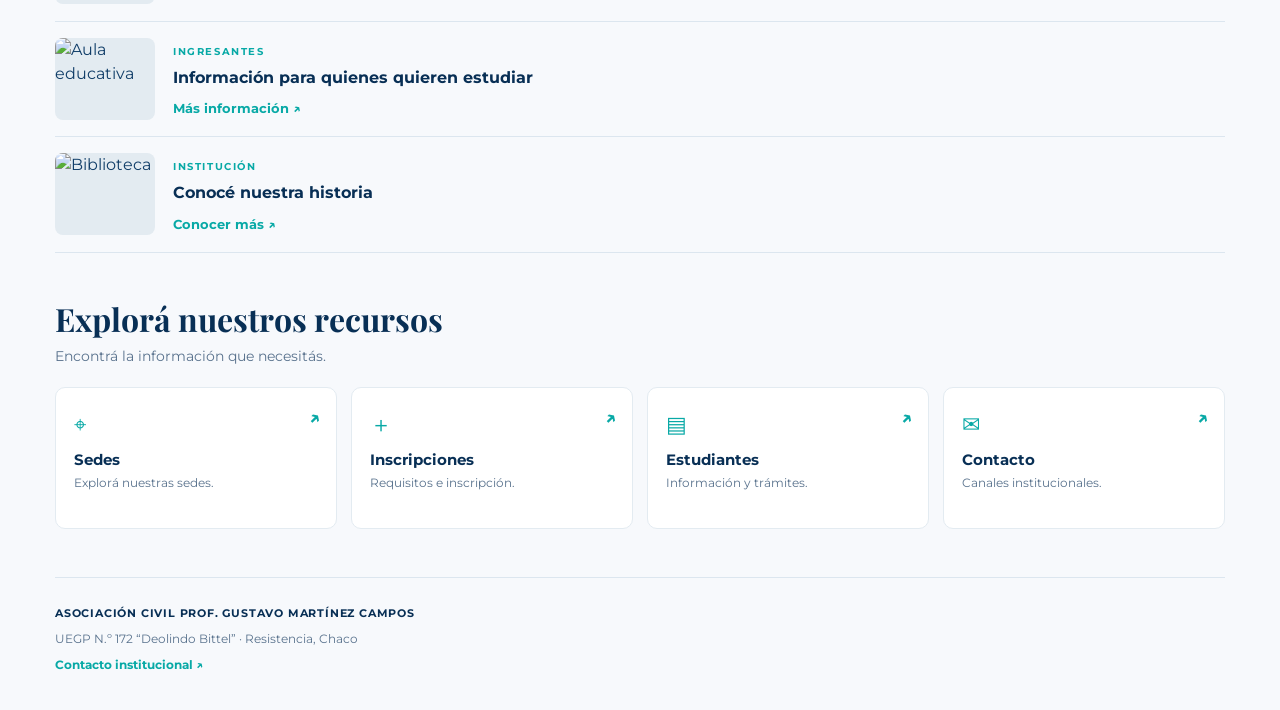
==== commit e206f148: "Actualiza Nivel Superior y encabezado BLA" ====
--- a/index.html
+++ b/index.html
@@ -31,9 +31,9 @@
             <a class="uegp-brand" href="index.html" aria-label="U.E.G.P. N.º 172, inicio">
                 <img src="ASSETS/img/logo-institucional-circular.png" alt="Emblema circular institucional">
                 <span class="uegp-brand-copy">
-                    <strong>U.E.G.P. N.º 172</strong>
-                    <span>Deolindo Felipe Bittel</span>
-                    <small>Asociación Civil Prof. Gustavo Martínez Campos</small>
+                    <strong>Asociación Civil Prof. Gustavo Martínez Campos</strong>
+                    <span>U.E.G.P. N.º 172</span>
+                    <small>DEOLINDO FELIPE BITTEL</small>
                 </span>
             </a>
             <nav class="uegp-menu" aria-label="Navegación principal">
@@ -85,7 +85,7 @@
 <!-- TARJETAS DE ACCESO -->
 <section class="tarjetas-acceso" id="propuestas">
 
-    <a id="terciario" href="#nivel-superior" class="tarjeta tarjeta-turquesa">
+    <a id="terciario" href="nivel-superior.html" class="tarjeta tarjeta-turquesa">
         <div class="tarjeta-foto">
             <img
                 src="https://images.unsplash.com/photo-1523240795612-9a054b0db644?auto=format&fit=crop&w=900&q=85"
@@ -120,7 +120,7 @@
         </div>
     </a>
 
-    <a id="bachillerato" href="#bla" class="tarjeta tarjeta-verde">
+    <a id="bachillerato" href="bla.html" class="tarjeta tarjeta-verde">
         <div class="tarjeta-foto">
             <img
                 src="https://images.unsplash.com/photo-1507842217343-583bb7270b66?auto=format&fit=crop&w=900&q=85"
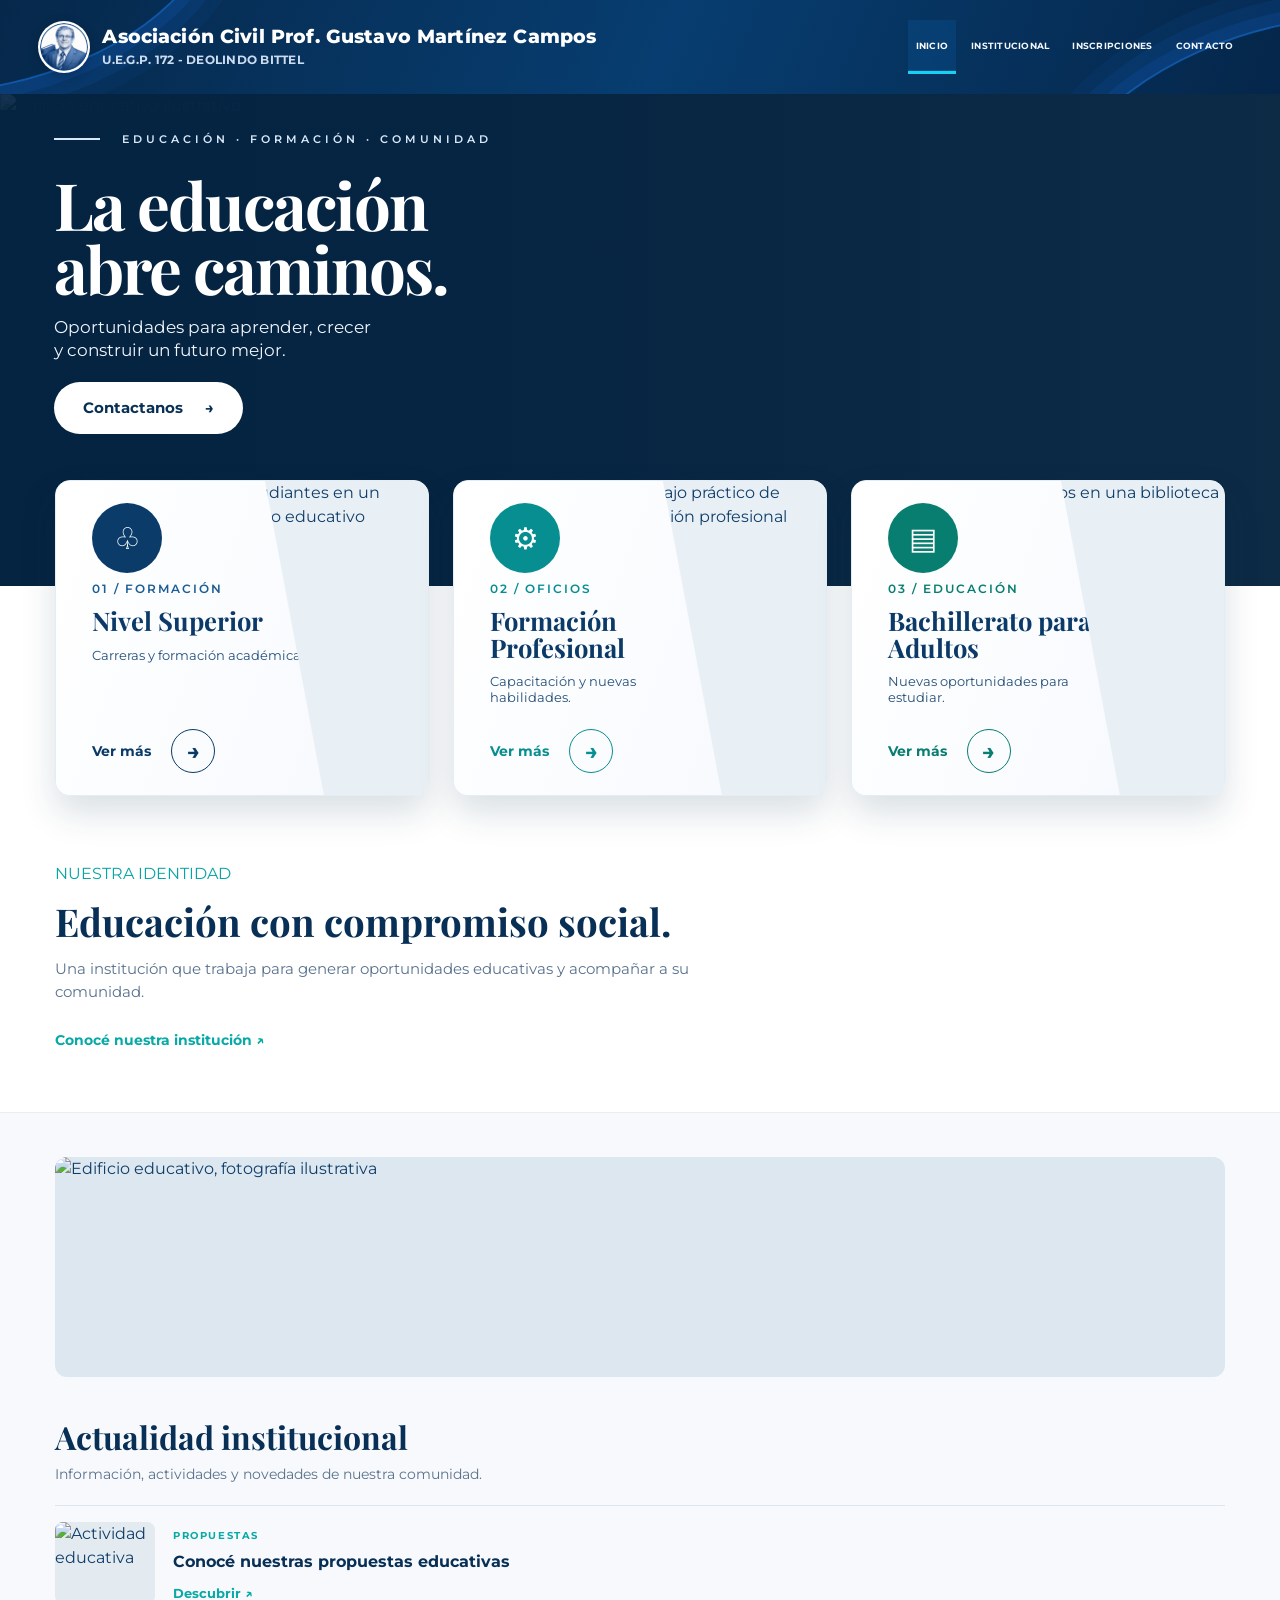
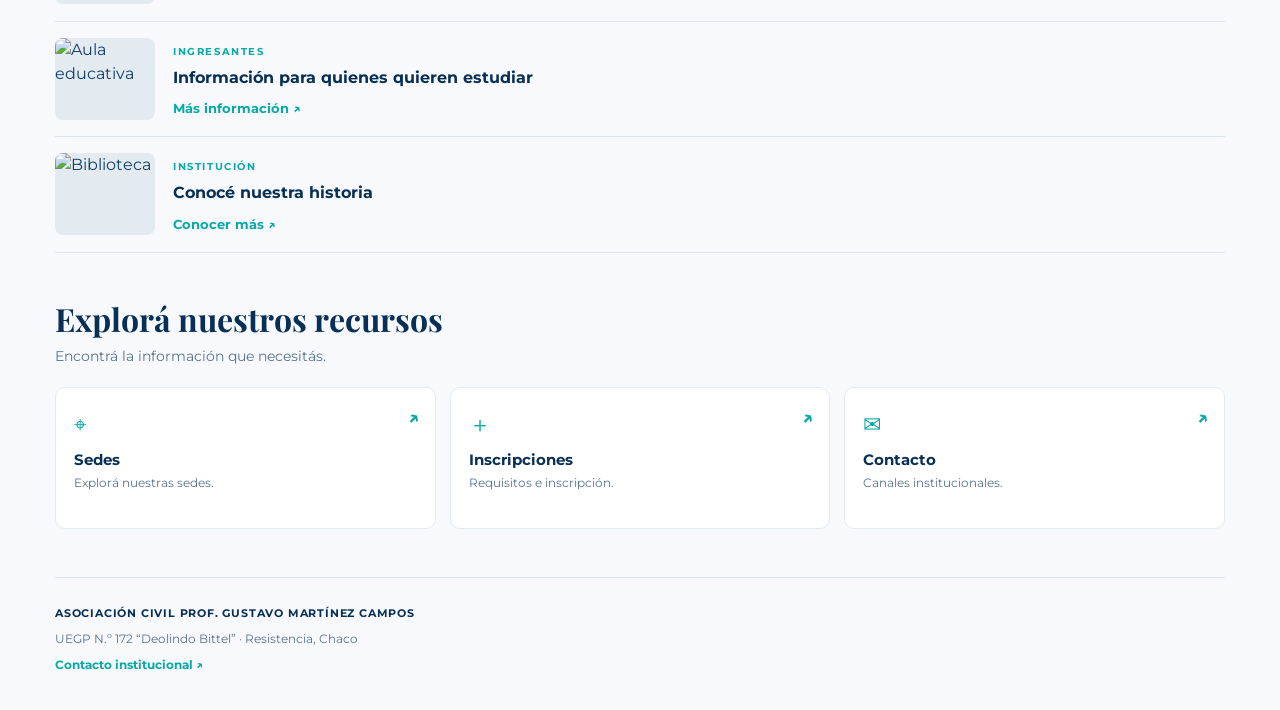
==== commit b3e4058c: "Actualizacion Nivel superior y encabezado" ====
--- a/index.html
+++ b/index.html
@@ -31,9 +31,7 @@
             <a class="uegp-brand" href="index.html" aria-label="U.E.G.P. N.º 172, inicio">
                 <img src="ASSETS/img/logo-institucional-circular.png" alt="Emblema circular institucional">
                 <span class="uegp-brand-copy">
-                    <strong>Asociación Civil Prof. Gustavo Martínez Campos</strong>
-                    <span>U.E.G.P. N.º 172</span>
-                    <small>DEOLINDO FELIPE BITTEL</small>
+                    <strong>Asociación Civil Prof. Gustavo Martínez Campos</strong><span>U.E.G.P. 172 - DEOLINDO BITTEL</span>
                 </span>
             </a>
             <nav class="uegp-menu" aria-label="Navegación principal">
@@ -268,13 +266,6 @@
                 </a>
 
                 <a href="#contacto" class="recurso">
-                    <span>▤</span>
-                    <h3>Estudiantes</h3>
-                    <p>Información y trámites.</p>
-                    <b>↗</b>
-                </a>
-
-                <a href="#contacto" class="recurso">
                     <span>✉</span>
                     <h3>Contacto</h3>
                     <p>Canales institucionales.</p>
--- a/CSS/style.css
+++ b/CSS/style.css
@@ -3,7 +3,7 @@
 .portada{position:relative;min-height:492px;isolation:isolate;overflow:hidden;background:#0d2b45}.portada-img{position:absolute;inset:0;width:100%;height:100%;object-fit:cover;object-position:center 47%;z-index:-2}.portada:after{content:"";position:absolute;inset:0;background:linear-gradient(90deg,rgba(4,35,65,.93) 0%,rgba(4,35,65,.78) 35%,rgba(4,35,65,.3) 75%,rgba(4,35,65,.08) 100%);z-index:-1}.portada-overlay{display:none}.portada-contenido{padding:32px clamp(30px,4.2vw,78px) 118px;max-width:790px;color:#fff}.portada .etiqueta{display:inline-block;font-size:11px;font-weight:600;letter-spacing:4px;color:#d8e9fa;text-transform:uppercase}.portada .etiqueta:before{content:"";display:inline-block;width:46px;height:2px;background:#d8e9fa;vertical-align:middle;margin:0 15px 3px 0}.portada h1{font-family:"Playfair Display",Georgia,serif;font-size:clamp(54px,5.1vw,88px);line-height:.98;letter-spacing:-2px;margin:22px 0 15px;max-width:700px;color:#fff}.portada-contenido p{font-size:clamp(17px,1.35vw,24px);line-height:1.35;color:#f1f6fc;margin:0 0 20px}.boton{display:inline-flex;align-items:center;gap:22px;padding:15px 29px;border-radius:28px;font-size:15px;font-weight:700;transition:transform .2s,background .2s}.boton:hover{transform:translateY(-2px)}.boton-claro{background:#fff;color:var(--navy)}.portada-pie{display:none}
 .tarjetas-acceso{position:relative;z-index:2;display:grid;grid-template-columns:repeat(3,minmax(0,1fr));gap:24px;margin:-106px clamp(28px,4.3vw,80px) 54px}.tarjeta{position:relative;isolation:isolate;display:block;min-width:0;height:316px;background:#fff;border:1px solid #e5edf4;border-radius:15px;overflow:hidden;box-shadow:0 17px 35px rgba(10,44,77,.15);transition:transform .25s,box-shadow .25s}.tarjeta:hover{transform:translateY(-5px);box-shadow:0 22px 42px rgba(10,44,77,.2)}.tarjeta-foto{position:absolute;inset:0 0 0 43%;height:100%;overflow:hidden;z-index:-2;background:#e8f0f6}.tarjeta-foto img{width:100%;height:100%;object-fit:cover;transition:transform .35s}.tarjeta:hover .tarjeta-foto img{transform:scale(1.04)}.tarjeta:after{content:"";position:absolute;inset:0;z-index:-1;pointer-events:none;background:linear-gradient(90deg,rgba(255,255,255,0) 45%,rgba(255,255,255,0) 100%)}.tarjeta-contenido{position:relative;display:flex;width:72%;height:100%;flex-direction:column;align-items:flex-start;padding:22px 15px 22px 36px;background:linear-gradient(110deg,#fff 0%,#f9fbfe 76%,rgba(249,251,254,.92) 100%);clip-path:polygon(0 0,78% 0,100% 100%,0 100%)}.tarjeta-icono{width:70px;height:70px;border-radius:50%;display:grid;place-items:center;background:#0a3b69;color:#fff;font-size:30px;margin:0 0 7px;position:relative;border:0}.tarjeta-azul .tarjeta-icono{background:#078e91}.tarjeta-verde .tarjeta-icono{background:#087e70}.tarjeta-numero{font-size:12px;font-weight:600;letter-spacing:2px;color:#1b5d94}.tarjeta-azul .tarjeta-numero{color:#078d91}.tarjeta-verde .tarjeta-numero{color:#087d70}.tarjeta h3{font-family:"Playfair Display",Georgia,serif;font-size:clamp(21px,2vw,35px);line-height:1.04;margin:9px 0;color:#0b3a68;max-width:300px}.tarjeta p{font-size:clamp(12px,1vw,18px);line-height:1.25;color:#254f7a;margin:5px 0 12px;max-width:240px}.tarjeta-enlace{display:flex;align-items:center;gap:20px;margin-top:auto;color:#0b3a68;font-size:14px;font-weight:700}.tarjeta-enlace span{display:grid;place-items:center;width:44px;height:44px;border:1px solid #0b3a68;border-radius:50%;font-size:22px}.tarjeta-azul .tarjeta-enlace{color:#078e91}.tarjeta-azul .tarjeta-enlace span{border-color:#078e91}.tarjeta-verde .tarjeta-enlace{color:#087d70}.tarjeta-verde .tarjeta-enlace span{border-color:#087d70}
 .presentacion{padding:12px clamp(30px,4.3vw,80px) 60px;max-width:1100px}.presentacion h2,.bloque-encabezado h2{font-family:"Playfair Display",Georgia,serif;color:var(--navy);font-size:clamp(28px,3vw,40px);line-height:1.15;margin:13px 0}.presentacion p,.bloque-encabezado p{color:var(--muted);font-size:15px;max-width:700px}.presentacion .etiqueta{color:#08a4a5}.enlace{display:inline-block;margin-top:12px;color:var(--teal);font-size:14px;font-weight:700}
-.panel-derecho{padding:44px clamp(28px,4.3vw,80px) 28px;background:#f7f9fc;border-top:1px solid #e8eef3}.imagen-secundaria{height:220px;border-radius:12px;overflow:hidden;background:#dce7ef;margin-bottom:42px}.imagen-secundaria img{width:100%;height:100%;object-fit:cover}.bloque-novedades,.recursos{margin:0 auto 48px;max-width:1450px}.bloque-encabezado{margin-bottom:20px}.bloque-encabezado h2{font-size:clamp(26px,2.5vw,36px);margin:8px 0}.bloque-encabezado p{font-size:14px;margin:0}.noticia{display:grid;grid-template-columns:100px minmax(0,1fr);gap:18px;align-items:center;padding:16px 0;border-bottom:1px solid var(--line)}.noticia:first-of-type{border-top:1px solid var(--line)}.noticia>img{width:100px;height:82px;object-fit:cover;border-radius:8px;background:#e3ebf1}.noticia-categoria{font-size:10px;letter-spacing:1.6px;font-weight:700;color:var(--teal)}.noticia h3{font-size:16px;line-height:1.35;color:var(--navy);margin:5px 0 8px}.noticia a{font-size:13px;color:var(--teal);font-weight:700}.recursos-grid{display:grid;grid-template-columns:repeat(4,minmax(0,1fr));gap:14px}.recurso{position:relative;padding:20px 18px;background:#fff;border:1px solid #e3ebf1;border-radius:10px;min-height:142px;transition:border-color .2s,transform .2s}.recurso:hover{border-color:#9ed8d4;transform:translateY(-2px)}.recurso>span{font-size:22px;color:var(--teal)}.recurso h3{font-size:15px;margin:8px 0 3px;color:var(--navy)}.recurso p{font-size:12px;color:var(--muted);margin:0;line-height:1.5}.recurso b{position:absolute;right:16px;top:16px;color:var(--teal);font-size:19px}.footer{border-top:1px solid var(--line);padding:26px 0 8px;color:var(--muted);font-size:12px}.footer>span{font-weight:700;letter-spacing:.8px;color:var(--navy);font-size:11px}.footer p{margin:8px 0}.footer a{color:var(--teal);font-weight:700}
+.panel-derecho{padding:44px clamp(28px,4.3vw,80px) 28px;background:#f7f9fc;border-top:1px solid #e8eef3}.imagen-secundaria{height:220px;border-radius:12px;overflow:hidden;background:#dce7ef;margin-bottom:42px}.imagen-secundaria img{width:100%;height:100%;object-fit:cover}.bloque-novedades,.recursos{margin:0 auto 48px;max-width:1450px}.bloque-encabezado{margin-bottom:20px}.bloque-encabezado h2{font-size:clamp(26px,2.5vw,36px);margin:8px 0}.bloque-encabezado p{font-size:14px;margin:0}.noticia{display:grid;grid-template-columns:100px minmax(0,1fr);gap:18px;align-items:center;padding:16px 0;border-bottom:1px solid var(--line)}.noticia:first-of-type{border-top:1px solid var(--line)}.noticia>img{width:100px;height:82px;object-fit:cover;border-radius:8px;background:#e3ebf1}.noticia-categoria{font-size:10px;letter-spacing:1.6px;font-weight:700;color:var(--teal)}.noticia h3{font-size:16px;line-height:1.35;color:var(--navy);margin:5px 0 8px}.noticia a{font-size:13px;color:var(--teal);font-weight:700}.recursos-grid{display:grid;grid-template-columns:repeat(3,minmax(0,1fr));gap:14px}.recurso{position:relative;padding:20px 18px;background:#fff;border:1px solid #e3ebf1;border-radius:10px;min-height:142px;transition:border-color .2s,transform .2s}.recurso:hover{border-color:#9ed8d4;transform:translateY(-2px)}.recurso>span{font-size:22px;color:var(--teal)}.recurso h3{font-size:15px;margin:8px 0 3px;color:var(--navy)}.recurso p{font-size:12px;color:var(--muted);margin:0;line-height:1.5}.recurso b{position:absolute;right:16px;top:16px;color:var(--teal);font-size:19px}.footer{border-top:1px solid var(--line);padding:26px 0 8px;color:var(--muted);font-size:12px}.footer>span{font-weight:700;letter-spacing:.8px;color:var(--navy);font-size:11px}.footer p{margin:8px 0}.footer a{color:var(--teal);font-weight:700}
 @media(min-width:1500px){.portada{min-height:492px}.tarjetas-acceso{margin-top:-105px}.tarjeta{height:316px}.tarjeta-contenido{padding-left:38px}.tarjeta-icono{width:70px;height:70px}}
 @media(max-width:1050px){.header{height:auto;min-height:90px;flex-wrap:wrap}.marca-texto strong{white-space:normal}.menu{gap:20px}.portada{min-height:460px}.tarjetas-acceso{gap:14px;margin-left:24px;margin-right:24px}.tarjeta{height:300px}.tarjeta-contenido{width:79%;padding-left:20px}.tarjeta-icono{width:55px;height:55px;font-size:24px}.tarjeta h3{font-size:24px}.recursos-grid{grid-template-columns:repeat(2,minmax(0,1fr))}}
 @media(max-width:680px){.header{padding:12px 16px;gap:12px}.marca{flex:1;gap:10px}.logo-institucional{width:58px;height:58px;flex-basis:58px}.marca-texto strong{font-size:12px}.marca-texto span{font-size:10px}.menu{order:3;width:100%;justify-content:space-between;border-top:1px solid rgba(255,255,255,.15);padding-top:8px;font-size:12px}.menu a{padding:5px 0}.boton-menu{width:42px;height:42px;font-size:24px}.portada{min-height:440px}.portada-contenido{padding:36px 22px 110px}.portada .etiqueta{font-size:9px;letter-spacing:2px}.portada .etiqueta:before{width:24px;margin-right:8px}.portada h1{font-size:clamp(43px,11vw,60px);letter-spacing:-1px;margin:20px 0 14px}.portada-contenido p{font-size:16px}.tarjetas-acceso{grid-template-columns:1fr;margin:-65px 16px 38px;gap:16px}.tarjeta{height:285px}.tarjeta-foto{left:38%}.tarjeta-contenido{width:78%;padding:20px 10px 18px 23px}.tarjeta-icono{width:52px;height:52px;margin-bottom:7px}.tarjeta-numero{font-size:10px;letter-spacing:1.4px}.tarjeta h3{font-size:26px;max-width:210px}.tarjeta p{font-size:13px;max-width:180px}.tarjeta-enlace{font-size:13px;gap:10px}.tarjeta-enlace span{width:36px;height:36px}.presentacion{padding:4px 22px 38px}.panel-derecho{padding:28px 20px}.imagen-secundaria{height:170px;margin-bottom:30px}.noticia{grid-template-columns:78px minmax(0,1fr);gap:12px}.noticia>img{width:78px;height:72px}.noticia h3{font-size:14px}.recursos-grid{grid-template-columns:repeat(2,minmax(0,1fr));gap:10px}.recurso{padding:15px 12px;min-height:125px}.footer>span{font-size:9px}}
--- a/CSS/header.css
+++ b/CSS/header.css
@@ -7,11 +7,10 @@
 .uegp-brand img{width:52px;height:52px;flex:0 0 52px;display:block;object-fit:cover;border-radius:50%;border:2px solid rgba(255,255,255,.92);background:#fff;box-shadow:0 3px 12px rgba(0,0,0,.2)}
 .uegp-brand-copy{display:flex;flex-direction:column;line-height:1.2;white-space:nowrap}
 .uegp-brand-copy strong{font-family:Montserrat,Arial,sans-serif;font-size:clamp(14px,1.45vw,22px);font-weight:800;letter-spacing:.15px;color:#fff}
-.uegp-brand-copy span{font-size:clamp(10px,.85vw,12px);font-weight:600;margin-top:3px;color:#f2f7ff;text-transform:uppercase}
-.uegp-brand-copy small{font-size:10px;color:#cbdcf0;margin-top:4px}
+.uegp-brand-copy span{font-size:clamp(11px,.95vw,14px);font-weight:700;margin-top:5px;color:#cbdcf0;text-transform:uppercase;letter-spacing:.25px}
 .uegp-menu{position:relative;z-index:1;display:flex;align-items:stretch;justify-content:flex-end;gap:clamp(4px,.55vw,10px);margin-left:auto;min-width:0}
 .uegp-menu a{display:flex;align-items:center;justify-content:center;min-height:54px;padding:0 8px;border-bottom:3px solid transparent;color:#f5f8fd;text-decoration:none;text-transform:uppercase;white-space:nowrap;font:700 clamp(9px,.72vw,12px)/1.2 Montserrat,Arial,sans-serif;letter-spacing:.25px;transition:background .2s,color .2s,border-color .2s}
 .uegp-menu a:hover,.uegp-menu a.active{color:#fff;border-bottom-color:#19d0f2;background:rgba(18,120,210,.16)}
 .uegp-menu a.active{box-shadow:inset 0 -1px 0 rgba(25,208,242,.12)}
 @media(max-width:1050px){.uegp-header{flex-wrap:wrap;gap:8px 18px;padding:10px 20px}.uegp-brand img{width:48px;height:48px;flex-basis:48px}.uegp-menu{width:100%;justify-content:space-between;gap:3px;overflow-x:auto;margin:0}.uegp-menu a{min-height:38px;padding:0 7px;font-size:11px}}
-@media(max-width:600px){.uegp-header{padding:9px 13px}.uegp-brand{gap:9px}.uegp-brand img{width:42px;height:42px;flex-basis:42px}.uegp-brand-copy strong{font-size:14px}.uegp-brand-copy span{font-size:9px}.uegp-brand-copy small{font-size:8px}.uegp-menu{justify-content:flex-start;scrollbar-width:thin}.uegp-menu a{font-size:10px;min-height:36px;padding:0 9px}}
+@media(max-width:600px){.uegp-header{padding:9px 13px}.uegp-brand{gap:9px}.uegp-brand img{width:42px;height:42px;flex-basis:42px}.uegp-brand-copy strong{font-size:14px}.uegp-brand-copy span{font-size:9px;white-space:normal;max-width:62vw}.uegp-menu{justify-content:flex-start;scrollbar-width:thin}.uegp-menu a{font-size:10px;min-height:36px;padding:0 9px}}
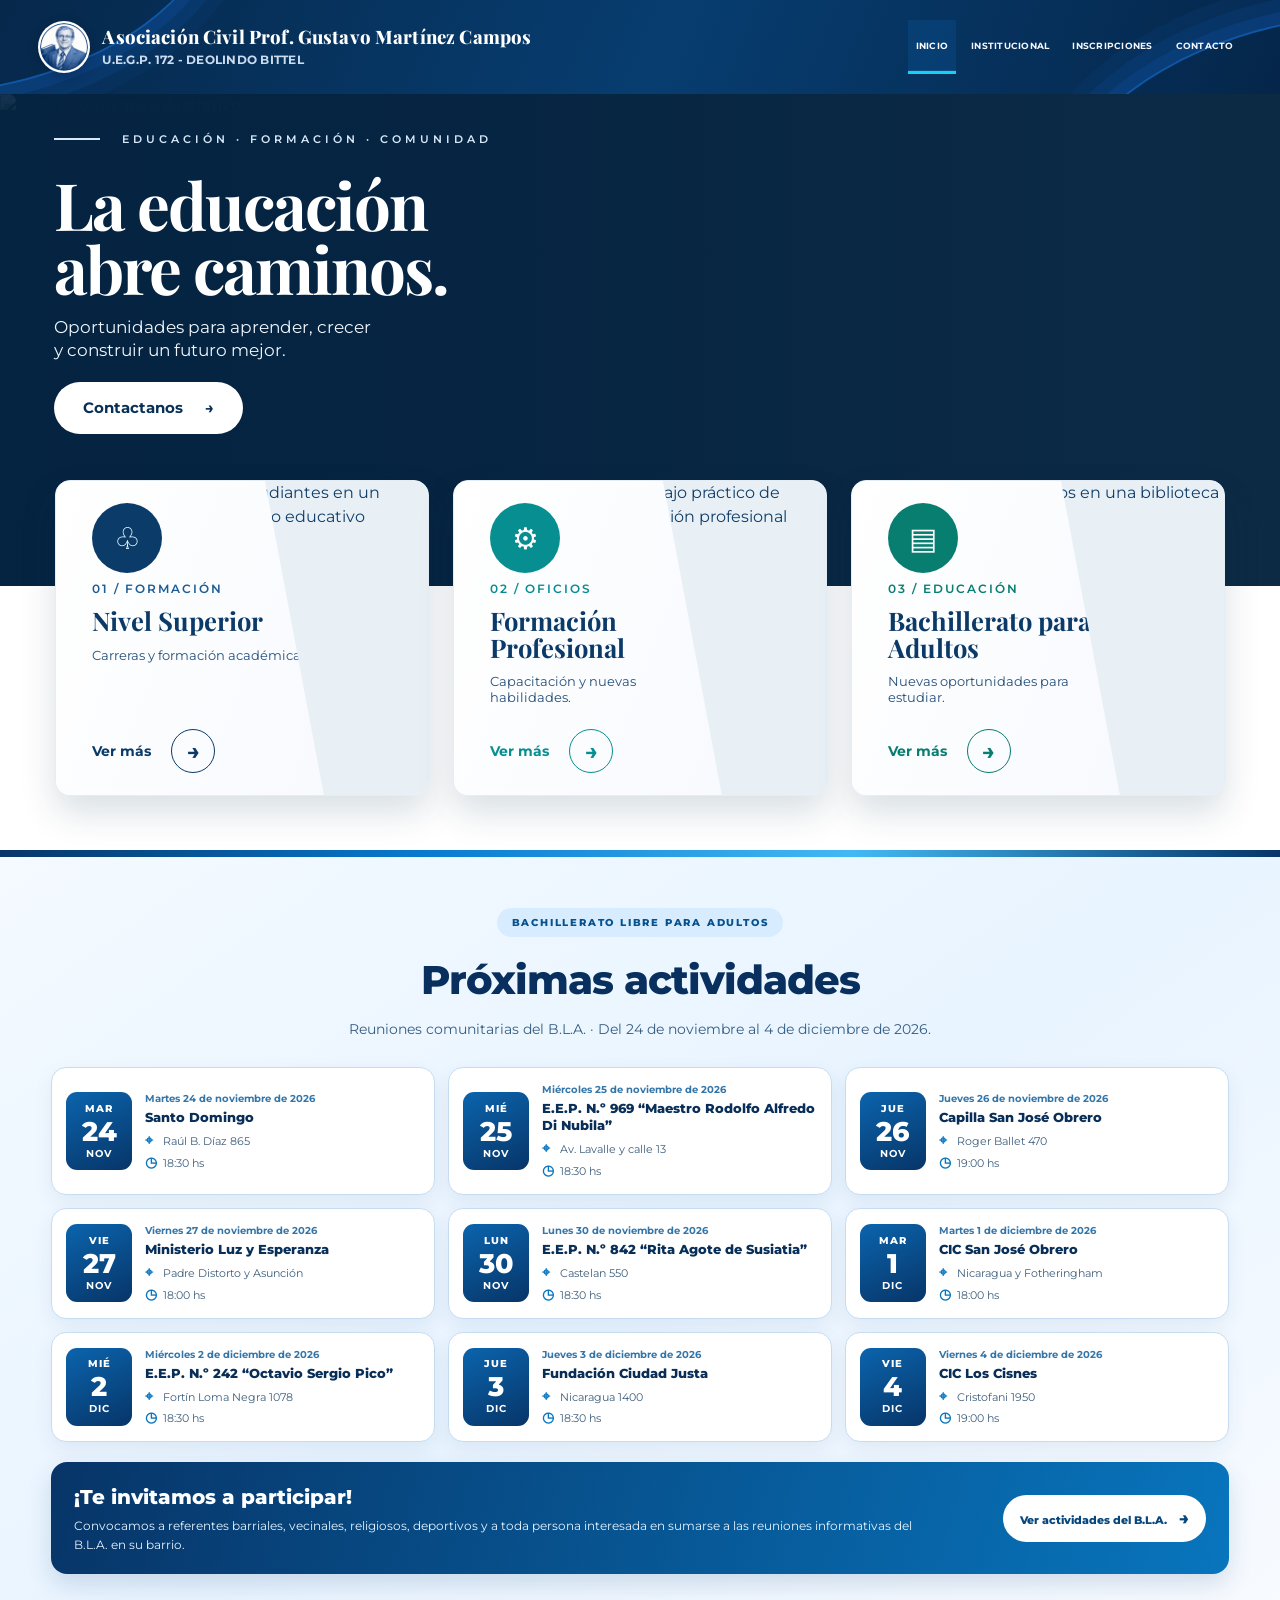
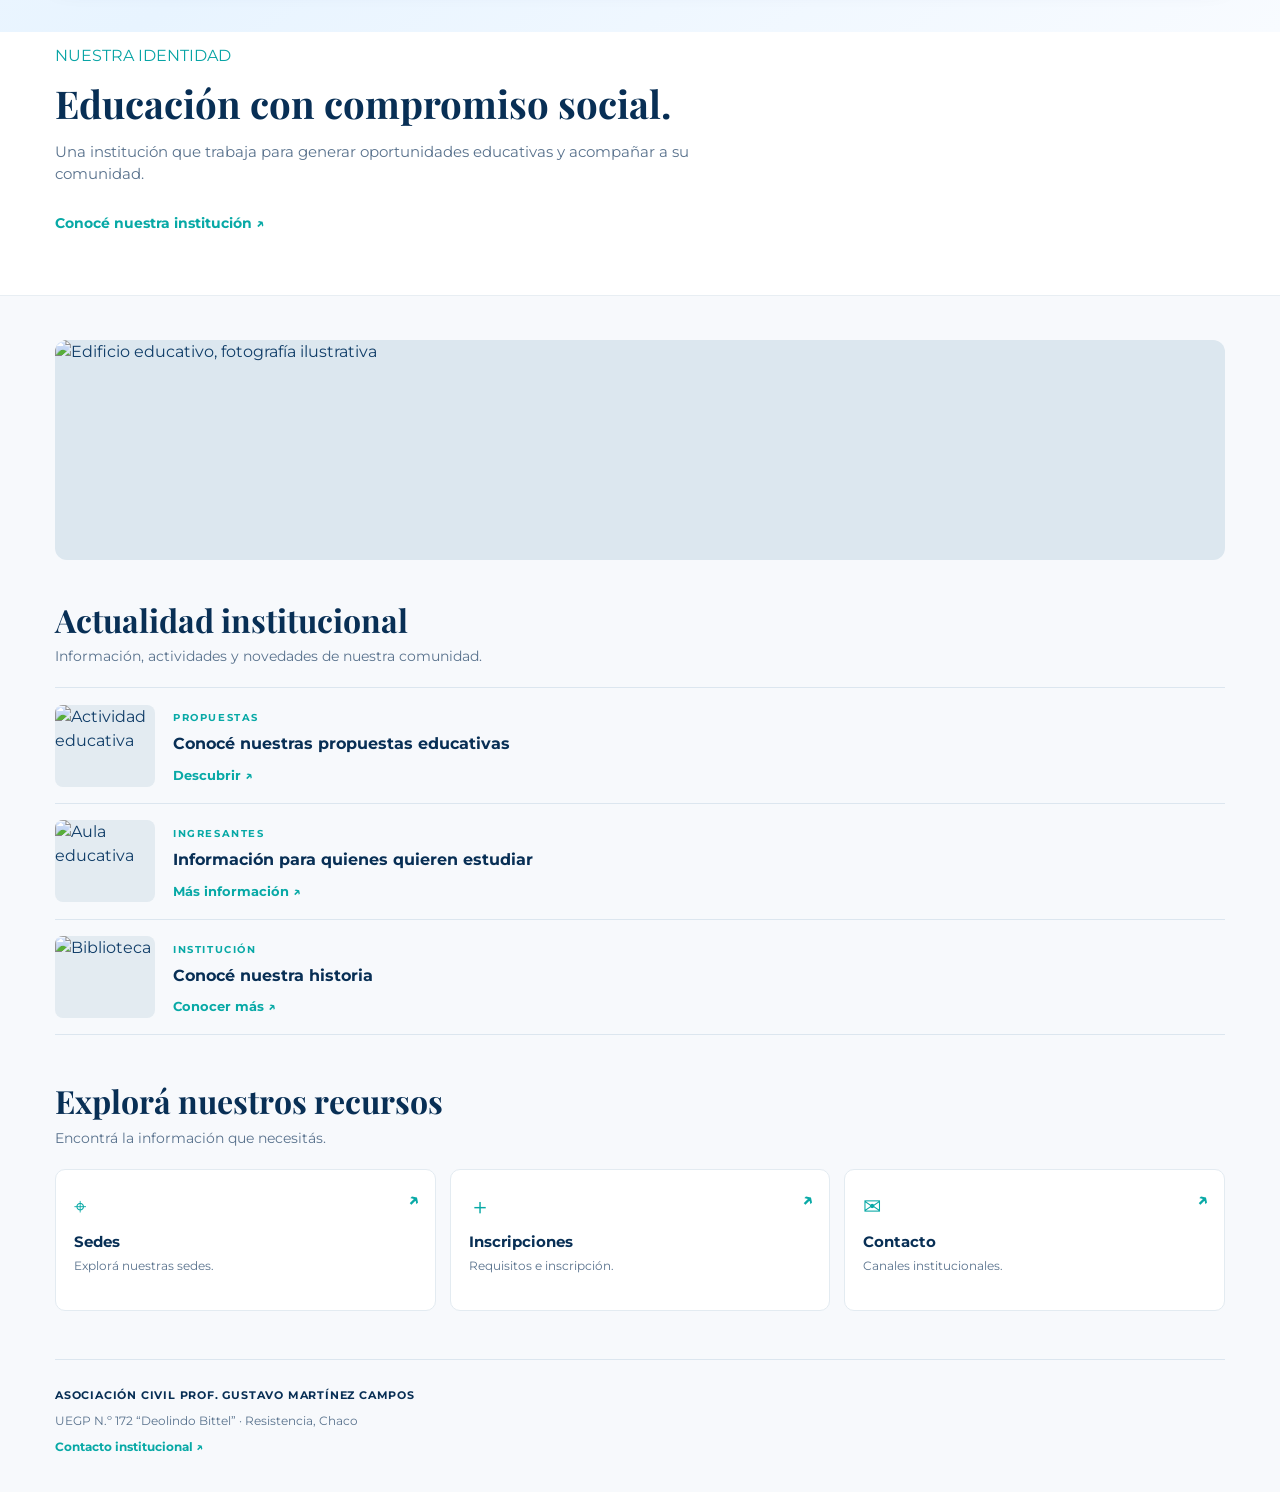
==== commit ea7f696f: "Actividades BLA" ====
--- a/index.html
+++ b/index.html
@@ -18,6 +18,7 @@
     <link rel="stylesheet" href="CSS/style.css">
     <link rel="stylesheet" href="CSS/portada.css">
     <link rel="stylesheet" href="CSS/header.css">
+    <link rel="stylesheet" href="CSS/bla-actividades.css">
 </head>
 
 <body>
@@ -138,6 +139,59 @@
 </section>
 
 
+
+<section class="bla-activities-section" id="proximas-actividades">
+  <div class="bla-activities-wrap">
+    <div class="bla-activities-heading">
+      <span class="bla-activities-kicker">BACHILLERATO LIBRE PARA ADULTOS</span>
+      <h2>Próximas actividades</h2>
+      <p>Reuniones comunitarias del B.L.A. · Del 24 de noviembre al 4 de diciembre de 2026.</p>
+    </div>
+    <div class="bla-events-grid">
+      <article class="bla-event-card">
+  <div class="bla-event-date"><span>MAR</span><strong>24</strong><small>NOV</small></div>
+  <div class="bla-event-info"><span class="bla-event-full-date">Martes 24 de noviembre de 2026</span><h3>Santo Domingo</h3><p><span aria-hidden="true">⌖</span> Raúl B. Díaz 865</p><p><span aria-hidden="true">◷</span> 18:30 hs</p></div>
+</article>
+<article class="bla-event-card">
+  <div class="bla-event-date"><span>MIÉ</span><strong>25</strong><small>NOV</small></div>
+  <div class="bla-event-info"><span class="bla-event-full-date">Miércoles 25 de noviembre de 2026</span><h3>E.E.P. N.º 969 “Maestro Rodolfo Alfredo Di Nubila”</h3><p><span aria-hidden="true">⌖</span> Av. Lavalle y calle 13</p><p><span aria-hidden="true">◷</span> 18:30 hs</p></div>
+</article>
+<article class="bla-event-card">
+  <div class="bla-event-date"><span>JUE</span><strong>26</strong><small>NOV</small></div>
+  <div class="bla-event-info"><span class="bla-event-full-date">Jueves 26 de noviembre de 2026</span><h3>Capilla San José Obrero</h3><p><span aria-hidden="true">⌖</span> Roger Ballet 470</p><p><span aria-hidden="true">◷</span> 19:00 hs</p></div>
+</article>
+<article class="bla-event-card">
+  <div class="bla-event-date"><span>VIE</span><strong>27</strong><small>NOV</small></div>
+  <div class="bla-event-info"><span class="bla-event-full-date">Viernes 27 de noviembre de 2026</span><h3>Ministerio Luz y Esperanza</h3><p><span aria-hidden="true">⌖</span> Padre Distorto y Asunción</p><p><span aria-hidden="true">◷</span> 18:00 hs</p></div>
+</article>
+<article class="bla-event-card">
+  <div class="bla-event-date"><span>LUN</span><strong>30</strong><small>NOV</small></div>
+  <div class="bla-event-info"><span class="bla-event-full-date">Lunes 30 de noviembre de 2026</span><h3>E.E.P. N.º 842 “Rita Agote de Susiatia”</h3><p><span aria-hidden="true">⌖</span> Castelan 550</p><p><span aria-hidden="true">◷</span> 18:30 hs</p></div>
+</article>
+<article class="bla-event-card">
+  <div class="bla-event-date"><span>MAR</span><strong>1</strong><small>DIC</small></div>
+  <div class="bla-event-info"><span class="bla-event-full-date">Martes 1 de diciembre de 2026</span><h3>CIC San José Obrero</h3><p><span aria-hidden="true">⌖</span> Nicaragua y Fotheringham</p><p><span aria-hidden="true">◷</span> 18:00 hs</p></div>
+</article>
+<article class="bla-event-card">
+  <div class="bla-event-date"><span>MIÉ</span><strong>2</strong><small>DIC</small></div>
+  <div class="bla-event-info"><span class="bla-event-full-date">Miércoles 2 de diciembre de 2026</span><h3>E.E.P. N.º 242 “Octavio Sergio Pico”</h3><p><span aria-hidden="true">⌖</span> Fortín Loma Negra 1078</p><p><span aria-hidden="true">◷</span> 18:30 hs</p></div>
+</article>
+<article class="bla-event-card">
+  <div class="bla-event-date"><span>JUE</span><strong>3</strong><small>DIC</small></div>
+  <div class="bla-event-info"><span class="bla-event-full-date">Jueves 3 de diciembre de 2026</span><h3>Fundación Ciudad Justa</h3><p><span aria-hidden="true">⌖</span> Nicaragua 1400</p><p><span aria-hidden="true">◷</span> 18:30 hs</p></div>
+</article>
+<article class="bla-event-card">
+  <div class="bla-event-date"><span>VIE</span><strong>4</strong><small>DIC</small></div>
+  <div class="bla-event-info"><span class="bla-event-full-date">Viernes 4 de diciembre de 2026</span><h3>CIC Los Cisnes</h3><p><span aria-hidden="true">⌖</span> Cristofani 1950</p><p><span aria-hidden="true">◷</span> 19:00 hs</p></div>
+</article>
+    </div>
+    <div class="bla-activities-invite">
+      <div><strong>¡Te invitamos a participar!</strong><p>Convocamos a referentes barriales, vecinales, religiosos, deportivos y a toda persona interesada en sumarse a las reuniones informativas del B.L.A. en su barrio.</p></div>
+      <a href="bla.html#reuniones-bla">Ver actividades del B.L.A. <span aria-hidden="true">→</span></a>
+    </div>
+  </div>
+</section>
+
         <!-- PRESENTACIÓN INSTITUCIONAL: CONTENIDO CONSERVADO -->
         <section class="presentacion" id="institucion">
 
--- a/CSS/header.css
+++ b/CSS/header.css
@@ -6,11 +6,11 @@
 .uegp-brand{position:relative;z-index:1;display:flex;align-items:center;gap:12px;flex:0 0 auto;min-width:0;color:#fff;text-decoration:none}
 .uegp-brand img{width:52px;height:52px;flex:0 0 52px;display:block;object-fit:cover;border-radius:50%;border:2px solid rgba(255,255,255,.92);background:#fff;box-shadow:0 3px 12px rgba(0,0,0,.2)}
 .uegp-brand-copy{display:flex;flex-direction:column;line-height:1.2;white-space:nowrap}
-.uegp-brand-copy strong{font-family:Montserrat,Arial,sans-serif;font-size:clamp(14px,1.45vw,22px);font-weight:800;letter-spacing:.15px;color:#fff}
+.uegp-brand-copy strong{font-family:"Playfair Display",Georgia,serif;font-size:clamp(14px,1.45vw,22px);font-weight:800;letter-spacing:.15px;color:#fff}
 .uegp-brand-copy span{font-size:clamp(11px,.95vw,14px);font-weight:700;margin-top:5px;color:#cbdcf0;text-transform:uppercase;letter-spacing:.25px}
 .uegp-menu{position:relative;z-index:1;display:flex;align-items:stretch;justify-content:flex-end;gap:clamp(4px,.55vw,10px);margin-left:auto;min-width:0}
 .uegp-menu a{display:flex;align-items:center;justify-content:center;min-height:54px;padding:0 8px;border-bottom:3px solid transparent;color:#f5f8fd;text-decoration:none;text-transform:uppercase;white-space:nowrap;font:700 clamp(9px,.72vw,12px)/1.2 Montserrat,Arial,sans-serif;letter-spacing:.25px;transition:background .2s,color .2s,border-color .2s}
 .uegp-menu a:hover,.uegp-menu a.active{color:#fff;border-bottom-color:#19d0f2;background:rgba(18,120,210,.16)}
 .uegp-menu a.active{box-shadow:inset 0 -1px 0 rgba(25,208,242,.12)}
 @media(max-width:1050px){.uegp-header{flex-wrap:wrap;gap:8px 18px;padding:10px 20px}.uegp-brand img{width:48px;height:48px;flex-basis:48px}.uegp-menu{width:100%;justify-content:space-between;gap:3px;overflow-x:auto;margin:0}.uegp-menu a{min-height:38px;padding:0 7px;font-size:11px}}
-@media(max-width:600px){.uegp-header{padding:9px 13px}.uegp-brand{gap:9px}.uegp-brand img{width:42px;height:42px;flex-basis:42px}.uegp-brand-copy strong{font-size:14px}.uegp-brand-copy span{font-size:9px;white-space:normal;max-width:62vw}.uegp-menu{justify-content:flex-start;scrollbar-width:thin}.uegp-menu a{font-size:10px;min-height:36px;padding:0 9px}}
+@media(max-width:600px){.uegp-header{padding:9px 13px}.uegp-brand{gap:9px}.uegp-brand img{width:42px;height:42px;flex-basis:42px}.uegp-brand-copy strong{font-size:11px}.uegp-brand-copy span{font-size:9px;white-space:normal;max-width:62vw}.uegp-menu{justify-content:flex-start;scrollbar-width:thin}.uegp-menu a{font-size:10px;min-height:36px;padding:0 9px}}
--- a/CSS/bla-actividades.css
+++ b/CSS/bla-actividades.css
@@ -0,0 +1,30 @@
+
+/* Cronograma comunitario B.L.A. — identidad azul, celeste y blanco */
+.bla-activities-section{padding:58px clamp(18px,4vw,64px);background:linear-gradient(145deg,#f4faff 0%,#e8f4ff 52%,#f8fbff 100%);position:relative;overflow:hidden}
+.bla-activities-section:before{content:"";position:absolute;inset:0 auto auto 0;width:100%;height:7px;background:linear-gradient(90deg,#073568,#087bd0,#42b9f4,#073568)}
+.bla-activities-wrap{max-width:1450px;margin:0 auto;position:relative}
+.bla-activities-heading{text-align:center;margin:0 auto 27px;max-width:850px}
+.bla-activities-kicker{display:inline-block;padding:7px 15px;border-radius:30px;background:#d7edff;color:#07518f;font-size:10px;font-weight:800;letter-spacing:1.8px}
+.bla-activities-heading h2{margin:13px 0 8px;color:#082f5d;font-family:"Montserrat",Arial,sans-serif;font-size:clamp(27px,3.3vw,40px);font-weight:800;letter-spacing:-1px}
+.bla-activities-heading>p{margin:0;color:#365d82;font-size:14px;line-height:1.6}
+.bla-date-range{display:inline-block;margin-top:14px;padding:9px 18px;border-radius:30px;background:linear-gradient(100deg,#0b4c88,#087ac5);color:#fff;font-size:12px;font-weight:700;box-shadow:0 6px 18px #07518f24}
+.bla-events-grid{display:grid;grid-template-columns:repeat(3,minmax(0,1fr));gap:13px}
+.bla-event-card{display:flex;align-items:center;gap:13px;min-width:0;padding:14px;border:1px solid #c6ddf1;border-radius:15px;background:#fff;box-shadow:0 7px 20px rgba(7,53,104,.07);transition:transform .2s,box-shadow .2s}
+.bla-event-card:hover{transform:translateY(-3px);box-shadow:0 12px 24px rgba(7,53,104,.13)}
+.bla-event-date{display:flex;flex:0 0 66px;min-height:78px;flex-direction:column;align-items:center;justify-content:center;border-radius:11px;background:linear-gradient(155deg,#0b64ad,#073568);color:#fff;line-height:1}
+.bla-event-date span{font-size:10px;font-weight:800;letter-spacing:1px}
+.bla-event-date strong{font-size:27px;font-weight:800;margin:4px 0}
+.bla-event-date small{font-size:10px;font-weight:700;letter-spacing:1px}
+.bla-event-info{min-width:0}
+.bla-event-full-date{display:block;color:#3476a9;font-size:10px;font-weight:700;margin-bottom:3px}
+.bla-event-info h3{margin:0 0 5px;color:#092f58;font-family:"Montserrat",Arial,sans-serif;font-size:13px;line-height:1.3;font-weight:800}
+.bla-event-info p{margin:3px 0 0;color:#3e5e7b;font-size:11px;line-height:1.35;overflow-wrap:anywhere}
+.bla-event-info p span{display:inline-block;width:15px;color:#0876bf;font-size:14px;font-weight:800}
+.bla-activities-invite{display:flex;align-items:center;justify-content:space-between;gap:22px;margin-top:20px;padding:20px 23px;border-radius:16px;background:linear-gradient(105deg,#073568,#0875bd);color:#fff;box-shadow:0 10px 24px rgba(7,53,104,.15)}
+.bla-activities-invite strong{display:block;font-size:20px;font-weight:800}
+.bla-activities-invite p{max-width:850px;margin:5px 0 0;color:#e6f4ff;font-size:12px;line-height:1.55}
+.bla-activities-invite a{flex:0 0 auto;padding:11px 17px;border-radius:30px;background:#fff;color:#08477d;font-size:11px;font-weight:800}
+.bla-activities-invite a span{margin-left:9px;font-size:17px}
+.bla-activities-page{padding-top:48px;padding-bottom:55px}
+@media(max-width:1000px){.bla-events-grid{grid-template-columns:repeat(2,minmax(0,1fr))}}
+@media(max-width:620px){.bla-activities-section{padding:42px 15px}.bla-activities-heading{margin-bottom:20px}.bla-activities-heading>p{font-size:12px}.bla-date-range{font-size:10px;line-height:1.45}.bla-events-grid{grid-template-columns:1fr;gap:10px}.bla-event-card{padding:12px}.bla-event-date{flex-basis:62px;min-height:72px}.bla-event-info h3{font-size:12px}.bla-activities-invite{display:block;padding:18px}.bla-activities-invite strong{font-size:18px}.bla-activities-invite a{display:inline-block;margin-top:14px}}
